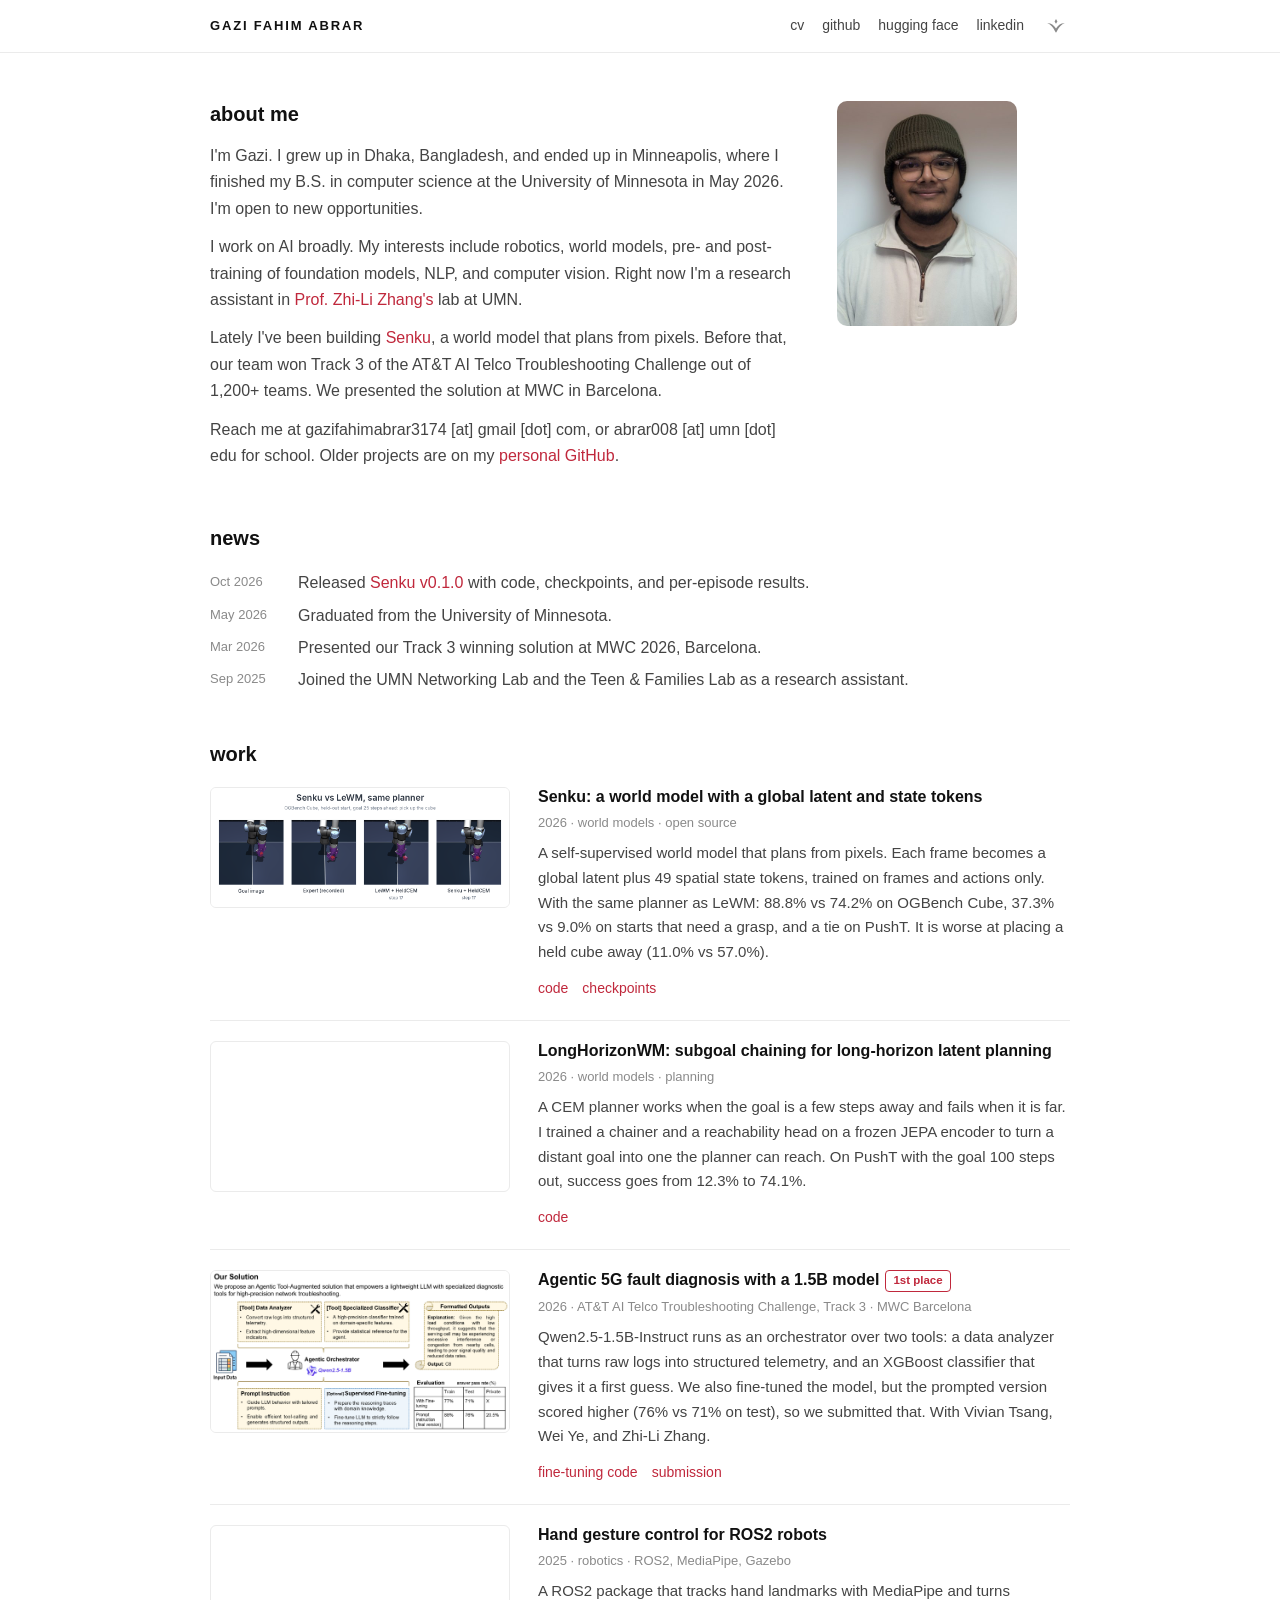
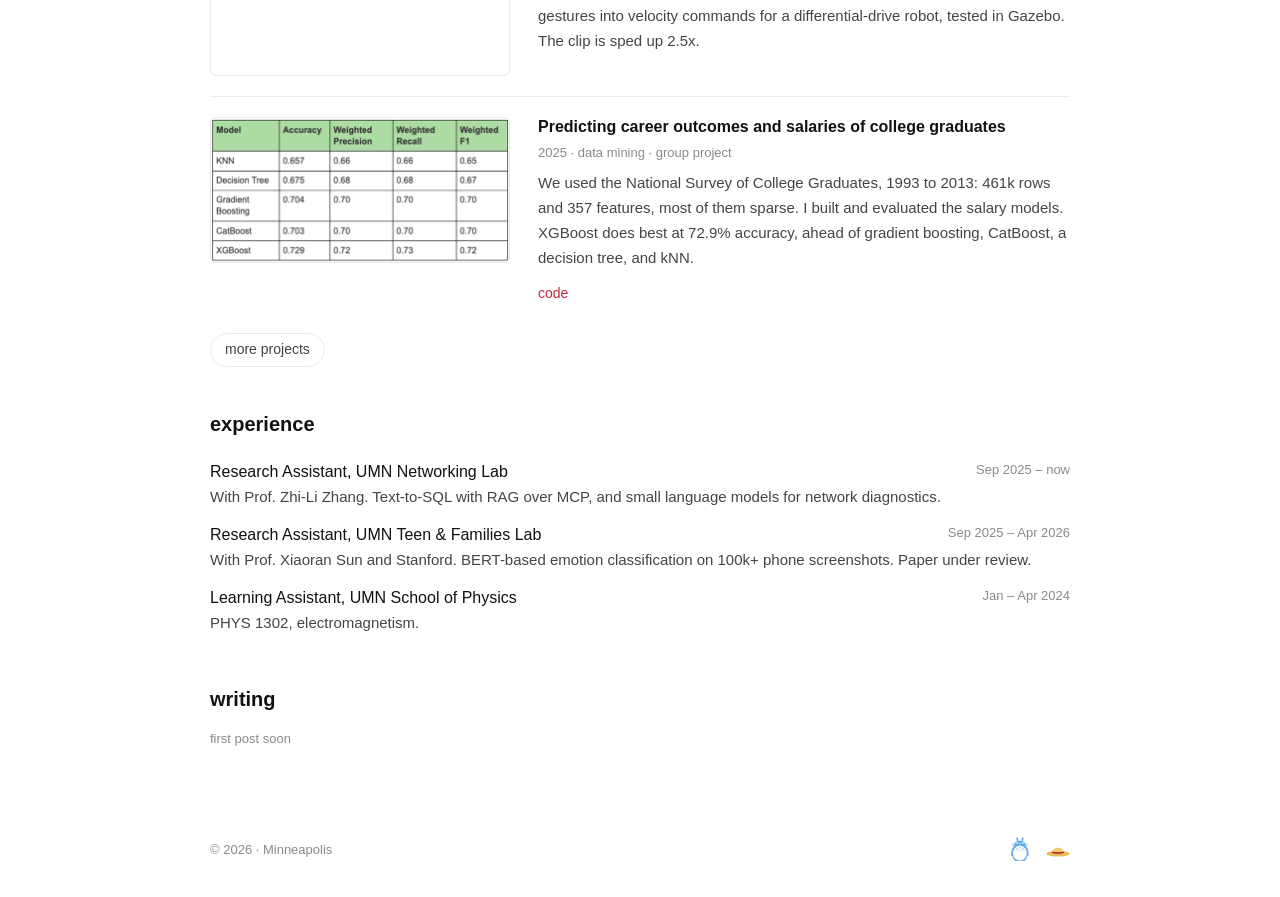
==== index.html @ c499df48 "Personal site: about, work, experience, writing, Ghibli mode Co-Authored-By: Claude Opus 5.5 <norepl" ====
<!DOCTYPE html>
<html lang="en">
<head>
  <meta charset="utf-8">
  <meta name="viewport" content="width=device-width, initial-scale=1">
  <title>Gazi Fahim Abrar</title>
  <meta name="description" content="AI researcher and engineer in Minneapolis. Robotics, world models, foundation models, NLP, and computer vision.">
  <link rel="icon" href="assets/profile.jpg">
  <script>
    (function () {
      var t, g; try { t = localStorage.getItem("theme"); g = localStorage.getItem("ghibli"); } catch (e) {}
      var q = new URLSearchParams(location.search);
      g = q.get("ghibli") || g; t = q.get("theme") || t;
      if (g === "on") document.documentElement.setAttribute("data-ghibli", "");
      document.documentElement.setAttribute("data-theme", t || (matchMedia("(prefers-color-scheme: dark)").matches ? "dark" : "light"));
    })();
  </script>
  <link rel="stylesheet" href="assets/style.css">
</head>
<body>

<header class="bar">
  <div class="bar-in">
    <a class="name" href="#">Gazi Fahim Abrar</a>
    <nav aria-label="Links">
      <a href="assets/Gazi_Fahim_Abrar_CV.pdf">cv</a>
      <a href="https://github.com/gzee3184">github</a>
      <a href="https://huggingface.co/abrar008">hugging face</a>
      <a href="https://www.linkedin.com/in/gfa04">linkedin</a>
      <button class="geass" type="button" aria-label="Toggle dark mode" title="Toggle dark mode">
        <svg viewBox="0 0 24 24" fill="currentColor" aria-hidden="true">
          <path d="M1.5 8.6c4.2-.3 7.6 1.6 10.5 6.3 2.9-4.7 6.3-6.6 10.5-6.3-3.9 1.1-7 4.7-10.5 11.6C8.5 13.3 5.4 9.7 1.5 8.6Z"/>
          <path d="M12 3.6l1.7 2.9-1.7 2.9-1.7-2.9Z"/>
        </svg>
      </button>
    </nav>
  </div>
</header>

<main>

  <section id="about" class="about">
    <div class="about-text">
      <h2>about me</h2>
      <p>I'm Gazi. I grew up in Dhaka, Bangladesh, and ended up in Minneapolis, where I finished my B.S. in computer science at the University of Minnesota in May 2026. I'm open to new opportunities.</p>
      <p>I work on AI broadly. My interests include robotics, world models, pre- and post-training of foundation models, NLP, and computer vision. Right now I'm a research assistant in <a href="https://www-users.cse.umn.edu/~zhzhang/">Prof. Zhi-Li Zhang's</a> lab at UMN.</p>
      <p>Lately I've been building <a href="#senku">Senku</a>, a world model that plans from pixels. Before that, our team won Track 3 of the AT&amp;T AI Telco Troubleshooting Challenge out of 1,200+ teams. We presented the solution at MWC in Barcelona.</p>
      <p>Reach me at gazifahimabrar3174 [at] gmail [dot] com, or abrar008 [at] umn [dot] edu for school. Older projects are on my <a href="https://github.com/Abrar-3184">personal GitHub</a>.</p>
    </div>
    <img class="photo" src="assets/profile.jpg" alt="Portrait in a green beanie and glasses" width="480" height="600">
  </section>

  <section id="news">
    <h2>news</h2>
    <ul class="news">
      <li><span class="meta">Oct 2026</span><span>Released <a href="https://github.com/gzee3184/senku_wm">Senku v0.1.0</a> with code, checkpoints, and per-episode results.</span></li>
      <li><span class="meta">May 2026</span><span>Graduated from the University of Minnesota.</span></li>
      <li><span class="meta">Mar 2026</span><span>Presented our Track 3 winning solution at MWC 2026, Barcelona.</span></li>
      <li><span class="meta">Sep 2025</span><span>Joined the UMN Networking Lab and the Teen &amp; Families Lab as a research assistant.</span></li>
    </ul>
  </section>

  <section id="work">
    <h2>work</h2>

    <article class="project" id="senku">
      <a class="media" href="https://github.com/gzee3184/senku_wm">
        <img src="assets/senku_demo.gif" alt="Senku and LeWM planning from the same OGBench Cube start. Senku grasps the cube." loading="lazy" width="1036" height="414">
      </a>
      <div class="project-text">
        <h3><a href="https://github.com/gzee3184/senku_wm">Senku: a world model with a global latent and state tokens</a></h3>
        <div class="meta">2026 · world models · open source</div>
        <p>A self-supervised world model that plans from pixels. Each frame becomes a global latent plus 49 spatial state tokens, trained on frames and actions only. With the same planner as LeWM: 88.8% vs 74.2% on OGBench Cube, 37.3% vs 9.0% on starts that need a grasp, and a tie on PushT. It is worse at placing a held cube away (11.0% vs 57.0%).</p>
        <div class="plinks"><a href="https://github.com/gzee3184/senku_wm">code</a><a href="https://huggingface.co/abrar008/Senku_WM">checkpoints</a></div>
      </div>
    </article>

    <article class="project">
      <a class="media" href="https://github.com/gzee3184/LongHorizonWM">
        <video autoplay loop muted playsinline preload="metadata" aria-label="PushT episode with the goal 150 steps away. Only the chainer-guided planner reaches it.">
          <source src="assets/lhwm_pusht.mp4" type="video/mp4">
        </video>
      </a>
      <div class="project-text">
        <h3><a href="https://github.com/gzee3184/LongHorizonWM">LongHorizonWM: subgoal chaining for long-horizon latent planning</a></h3>
        <div class="meta">2026 · world models · planning</div>
        <p>A CEM planner works when the goal is a few steps away and fails when it is far. I trained a chainer and a reachability head on a frozen JEPA encoder to turn a distant goal into one the planner can reach. On PushT with the goal 100 steps out, success goes from 12.3% to 74.1%.</p>
        <div class="plinks"><a href="https://github.com/gzee3184/LongHorizonWM">code</a></div>
      </div>
    </article>

    <article class="project">
      <a class="media" href="assets/gopher_solution.png">
        <img src="assets/gopher_solution.png" alt="Diagram: input data goes to a Qwen2.5-1.5B orchestrator that calls a data analyzer and a classifier, then writes an explanation and a root-cause label." loading="lazy" width="1400" height="757">
      </a>
      <div class="project-text">
        <h3>Agentic 5G fault diagnosis with a 1.5B model<span class="badge">1st place</span></h3>
        <div class="meta">2026 · AT&amp;T AI Telco Troubleshooting Challenge, Track 3 · MWC Barcelona</div>
        <p>Qwen2.5-1.5B-Instruct runs as an orchestrator over two tools: a data analyzer that turns raw logs into structured telemetry, and an XGBoost classifier that gives it a first guess. We also fine-tuned the model, but the prompted version scored higher (76% vs 71% on test), so we submitted that. With Vivian Tsang, Wei Ye, and Zhi-Li Zhang.</p>
        <div class="plinks"><a href="https://github.com/gzee3184/AI-Teleco-Finetuned">fine-tuning code</a><a href="https://huggingface.co/abrar008/gopher_submission">submission</a></div>
      </div>
    </article>

    <article class="project">
      <div class="media">
        <video autoplay loop muted playsinline preload="metadata" aria-label="Gazebo simulation: a robot moves as hand gestures in the webcam window change. Sped up 2.5x.">
          <source src="assets/ros2_gestures.mp4" type="video/mp4">
        </video>
      </div>
      <div class="project-text">
        <h3>Hand gesture control for ROS2 robots</h3>
        <div class="meta">2025 · robotics · ROS2, MediaPipe, Gazebo</div>
        <p>A ROS2 package that tracks hand landmarks with MediaPipe and turns gestures into velocity commands for a differential-drive robot, tested in Gazebo. The clip is sped up 2.5x.</p>
      </div>
    </article>

    <article class="project">
      <a class="media" href="https://github.com/gzee3184/CSCI_5523-Group-Project-Group-22-">
        <img src="assets/salary_models.png" alt="Table comparing models. XGBoost has the highest accuracy at 0.729." loading="lazy" width="1200" height="579">
      </a>
      <div class="project-text">
        <h3><a href="https://github.com/gzee3184/CSCI_5523-Group-Project-Group-22-">Predicting career outcomes and salaries of college graduates</a></h3>
        <div class="meta">2025 · data mining · group project</div>
        <p>We used the National Survey of College Graduates, 1993 to 2013: 461k rows and 357 features, most of them sparse. I built and evaluated the salary models. XGBoost does best at 72.9% accuracy, ahead of gradient boosting, CatBoost, a decision tree, and kNN.</p>
        <div class="plinks"><a href="https://github.com/gzee3184/CSCI_5523-Group-Project-Group-22-">code</a></div>
      </div>
    </article>

    <details class="more">
      <summary><span class="closed">more projects</span><span class="open">fewer projects</span></summary>
      <ul class="small-projects">
        <li>
          <div class="row"><span class="role">Gopher Tunnels</span><span class="meta">2024 – 2025 · Node.js, Neo4j</span></div>
          <p class="what">Backend for a campus app that routes people through UMN's underground tunnels with Dijkstra's and A*. Shipped on the App Store and Google Play with the App Developers' Club.</p>
        </li>
        <li>
          <div class="row"><span class="role">Multiplayer trivia server on AWS</span><span class="meta">2025 · Python, EC2</span></div>
          <p class="what">A multi-threaded game server with its own TCP protocol that keeps game state in sync across remote clients.</p>
        </li>
        <li>
          <div class="row"><span class="role">Concurrent HTTP web server</span><span class="meta">2025 · C</span></div>
          <p class="what">A multi-threaded HTTP/1.0 server written from scratch, using mutexes and semaphores to keep shared state safe.</p>
        </li>
        <li>
          <div class="row"><span class="role">Drone delivery simulation</span><span class="meta">2025 · C++</span></div>
          <p class="what">Added a severe weather system where wind bends drone paths, drains batteries, and causes damage. Built with the Decorator and Singleton patterns.</p>
        </li>
        <li>
          <div class="row"><span class="role">Interface-controlled drone</span><span class="meta">2024 · C++, Arduino</span></div>
          <p class="what">Led a team of five at SASE Labs building a custom drone and an app to fly it. I wrote the flight control code for its four ESCs.</p>
        </li>
        <li>
          <div class="row"><span class="role">CNN from scratch</span><span class="meta">2024 · NumPy</span></div>
          <p class="what">A convolutional network that tells cats from dogs, written with only NumPy for the AI Club.</p>
        </li>
        <li>
          <div class="row"><span class="role">k-nearest neighbors on MNIST</span><span class="meta">NumPy</span></div>
          <p class="what">Handwritten digit recognition at 85% accuracy.</p>
        </li>
      </ul>
    </details>
  </section>

  <section id="experience">
    <h2>experience</h2>
    <ul class="exp">
      <li>
        <div class="row"><span class="role">Research Assistant, UMN Networking Lab</span><span class="meta">Sep 2025 – now</span></div>
        <p class="what">With Prof. Zhi-Li Zhang. Text-to-SQL with RAG over MCP, and small language models for network diagnostics.</p>
      </li>
      <li>
        <div class="row"><span class="role">Research Assistant, UMN Teen &amp; Families Lab</span><span class="meta">Sep 2025 – Apr 2026</span></div>
        <p class="what">With Prof. Xiaoran Sun and Stanford. BERT-based emotion classification on 100k+ phone screenshots. Paper under review.</p>
      </li>
      <li>
        <div class="row"><span class="role">Learning Assistant, UMN School of Physics</span><span class="meta">Jan – Apr 2024</span></div>
        <p class="what">PHYS 1302, electromagnetism.</p>
      </li>
    </ul>
  </section>

  <section id="writing">
    <h2>writing</h2>
    <ul class="posts" data-posts="3" data-more></ul>
  </section>

</main>

<footer></footer>

<script src="assets/posts.js"></script>
<script src="assets/site.js"></script>
</body>
</html>
---- assets/style.css ----
/* ---------- tokens ---------- */

:root {
  --bg: #ffffff;
  --ink: #111111;
  --text: #444444;
  --faint: #8a8a8a;
  --rule: #ebebeb;
  --accent: #c0283c;
  --font: -apple-system, BlinkMacSystemFont, "Segoe UI", Roboto, "Helvetica Neue", Arial, sans-serif;
  --mono: ui-monospace, "SF Mono", Menlo, Consolas, monospace;
  --head: var(--font);
  color-scheme: light;
}

:root[data-theme="dark"] {
  --bg: #151515;
  --ink: #f0f0f0;
  --text: #c2c2c2;
  --faint: #7d7d7d;
  --rule: #2a2a2a;
  --accent: #ff6f7f;
  color-scheme: dark;
}

/* ---------- base ---------- */

*, *::before, *::after { box-sizing: border-box; }

html { background: var(--bg); scroll-behavior: smooth; scroll-padding-top: 70px; }

body {
  margin: 0;
  background: var(--bg);
  color: var(--text);
  font-family: var(--font);
  font-size: 16px;
  line-height: 1.65;
  -webkit-font-smoothing: antialiased;
}

a { color: var(--accent); text-decoration: none; }
a:hover { text-decoration: underline; text-underline-offset: 3px; }
:focus-visible { outline: 2px solid var(--accent); outline-offset: 3px; border-radius: 2px; }

img, video { max-width: 100%; display: block; }

h1, h2, h3 { color: var(--ink); margin: 0; line-height: 1.3; font-family: var(--head); }
p { margin: 0 0 12px; }

/* ---------- header ---------- */

.bar {
  position: sticky;
  top: 0;
  z-index: 10;
  background: var(--bg);
  border-bottom: 1px solid var(--rule);
}
.bar-in {
  max-width: 900px;
  margin: 0 auto;
  padding: 0 20px;
  height: 52px;
  display: flex;
  align-items: center;
  justify-content: space-between;
  gap: 16px;
}
.bar .name {
  color: var(--ink);
  font-size: 13px;
  font-weight: 600;
  letter-spacing: .14em;
  text-transform: uppercase;
  white-space: nowrap;
}
.bar .name:hover { color: var(--accent); text-decoration: none; }
.bar nav { display: flex; align-items: center; gap: 18px; font-size: 14px; }
.bar nav a { color: var(--text); }
.bar nav a:hover { color: var(--accent); text-decoration: none; }

/* Code Geass: the dark mode toggle is the sigil */
.geass {
  width: 28px; height: 28px;
  display: grid; place-items: center;
  padding: 0; border: 0; background: none; cursor: pointer;
  color: var(--faint);
  transition: color .2s;
}
.geass svg { width: 20px; height: 20px; transition: transform .4s cubic-bezier(.2,.8,.2,1); }
.geass:hover { color: var(--accent); }
.geass:hover svg { transform: scale(1.15); }

/* ---------- layout ---------- */

main {
  max-width: 900px;
  margin: 0 auto;
  padding: 48px 20px 24px;
}

section { margin-bottom: 44px; }

h2 { font-size: 20px; font-weight: 600; margin-bottom: 16px; }

.meta { font-size: 13px; color: var(--faint); }

/* ---------- about ---------- */

.about {
  display: flex;
  gap: 40px;
  align-items: flex-start;
}
.about-text { flex: 1; min-width: 0; max-width: 66ch; }
.photo {
  flex-shrink: 0;
  width: 180px;
  height: auto;
  aspect-ratio: 4 / 5;
  object-fit: cover;
  border-radius: 10px;
}

/* ---------- news ---------- */

.news { list-style: none; margin: 0; padding: 0; }
.news li { display: flex; gap: 16px; padding-block: 3px; }
.news .meta { flex: 0 0 72px; padding-top: 1px; }

/* ---------- work ---------- */

.project {
  display: flex;
  gap: 28px;
  align-items: flex-start;
  padding-block: 20px;
  border-top: 1px solid var(--rule);
}
.project:first-of-type { border-top: 0; padding-top: 4px; }
.project .media {
  flex: 0 0 300px;
  border-radius: 6px;
  overflow: hidden;
  background: #fff;
  border: 1px solid var(--rule);
}
.project .media img, .project .media video { width: 100%; height: auto; }
.project-text { flex: 1; min-width: 0; }
.project h3 { font-size: 16px; font-weight: 600; margin-bottom: 4px; }
.project h3 a { color: var(--ink); }
.project h3 a:hover { color: var(--accent); }
.project .meta { margin-bottom: 8px; }
.project p { font-size: 15px; }
.badge {
  display: inline-block;
  margin-left: 6px;
  padding: 0 7px;
  border-radius: 4px;
  font-size: 11.5px;
  font-weight: 600;
  line-height: 1.7;
  color: var(--accent);
  border: 1px solid var(--accent);
  vertical-align: 1px;
}
.plinks { font-size: 14px; display: flex; gap: 14px; }

/* ---------- more projects (folded) ---------- */

.more { margin-top: 8px; }
.more summary {
  display: inline-block;
  cursor: pointer;
  list-style: none;
  padding: 4px 14px;
  border: 1px solid var(--rule);
  border-radius: 999px;
  font-size: 14px;
  color: var(--text);
  transition: color .2s, border-color .2s;
}
.more summary::-webkit-details-marker { display: none; }
.more summary:hover { color: var(--accent); border-color: var(--accent); }
.more .open, .more[open] .closed { display: none; }
.more[open] .open { display: inline; }
.small-projects { list-style: none; margin: 16px 0 0; padding: 0; }
.small-projects li { padding-block: 6px; }
.small-projects .row { display: flex; justify-content: space-between; gap: 12px; flex-wrap: wrap; }
.small-projects .role { color: var(--ink); font-weight: 500; }
.small-projects .what { font-size: 15px; margin: 0; }
.more[open] .small-projects { animation: unfold .4s ease-out; }
@keyframes unfold { from { opacity: 0; transform: translateY(-4px); } }

/* ---------- experience ---------- */

.exp { list-style: none; margin: 0; padding: 0; }
.exp li { padding-block: 6px; }
.exp .row { display: flex; justify-content: space-between; gap: 12px; flex-wrap: wrap; }
.exp .role { color: var(--ink); font-weight: 500; }
.exp .what { font-size: 15px; margin: 0; }

/* ---------- writing ---------- */

.posts { list-style: none; margin: 0; padding: 0; }
.posts li { padding-block: 10px; border-top: 1px solid var(--rule); }
.posts li:first-child { border-top: 0; padding-top: 0; }
.posts .title { color: var(--ink); font-weight: 600; }
.posts .title:hover { color: var(--accent); }
.posts .excerpt { font-size: 15px; margin: 2px 0 0; }

/* single post */
.post h1 { font-size: 28px; margin-bottom: 6px; }
.post > .meta { display: block; margin-bottom: 28px; }
.post-body { color: var(--ink); max-width: 68ch; }
.post-body h2 { margin: 32px 0 10px; }
.post-body img { border-radius: 6px; margin: 20px auto; }
.post-body pre { overflow-x: auto; padding: 14px 16px; background: var(--rule); border-radius: 6px; font-size: 13.5px; }
.post-body code { font-family: var(--mono); font-size: .9em; }
.post-body blockquote { margin: 0 0 12px; padding-left: 24px; font-style: italic; color: var(--text); }

/* ---------- footer ---------- */

footer {
  max-width: 900px;
  margin: 0 auto;
  padding: 20px 20px 36px;
  display: flex;
  justify-content: space-between;
  align-items: center;
  gap: 12px;
  flex-wrap: wrap;
  font-size: 13px;
  color: var(--faint);
}
footer .marks { display: flex; align-items: center; gap: 14px; }
.hatbtn {
  position: relative;
  padding: 0; border: 0; background: none; cursor: pointer;
  font: inherit; color: inherit;
}

/* One Piece: the hat gets tossed and lands with a manga "don!" */
.hat { display: block; width: 24px; height: 15px; transition: transform .35s cubic-bezier(.3,1.6,.5,1); transform-origin: 50% 70%; }
.hatbtn:hover .hat { transform: rotate(-14deg) translateY(-2px); }
.hatbtn.toss .hat { animation: toss .8s cubic-bezier(.3,.7,.4,1) both; }
@keyframes toss {
  0%   { transform: none; }
  45%  { transform: translateY(-34px) rotate(-300deg); }
  80%  { transform: translateY(0) rotate(-360deg); }
  88%  { transform: translateY(-3px) rotate(-360deg); }
  100% { transform: rotate(-360deg); }
}
.don {
  position: absolute; left: 50%; bottom: 100%; margin-bottom: 6px;
  font-size: 15px; font-weight: 900; font-style: normal; white-space: nowrap;
  color: var(--ink);
  opacity: 0; pointer-events: none;
}
.hatbtn.toss .don { animation: don .9s ease-out .58s both; }
@keyframes don {
  0%   { opacity: 0; transform: translateX(-50%) scale(.4) rotate(-12deg); }
  25%  { opacity: 1; transform: translateX(-50%) scale(1.25) rotate(-8deg); }
  40%  { transform: translateX(-50%) scale(1) rotate(-8deg); }
  80%  { opacity: 1; }
  100% { opacity: 0; transform: translateX(-50%) scale(1) rotate(-8deg) translateY(-4px); }
}

/* ---------- ghibli mode (the soot sprite in the footer) ----------
   Totoro by day, Totoro by night. Stills are from Studio Ghibli's free-use gallery. */

.sootbtn {
  position: relative;
  padding: 0; border: 0; background: none; cursor: pointer;
  width: 24px; height: 24px;
}
.sootbtn img { width: 100%; height: 100%; display: block; opacity: .7; transition: transform .5s cubic-bezier(.3,1.6,.5,1), opacity .3s; }
.sootbtn:hover img { transform: translateY(-3px) rotate(-8deg); }
.sootbtn.hop img { animation: hop .6s cubic-bezier(.3,1.6,.5,1); }
@keyframes hop { 40% { transform: translateY(-10px) scale(1.1); } }
.sootbtn:hover img, :root[data-ghibli] .sootbtn img { opacity: 1; }

body, .bar, a, h1, h2, h3, .project, .photo, .project .media {
  transition: background-color .6s ease-out, color .6s ease-out, border-color .6s ease-out, border-radius .6s ease-out;
}

.sky { display: none; }

:root[data-ghibli] {
  --bg: #f3eee0;
  --ink: #2c3a2b;
  --text: #4b5646;
  --faint: #8a8d78;
  --rule: #ddd5bf;
  --accent: #2f6a8c;
  --font: "DM Sans", "Segoe UI", system-ui, sans-serif;
  --head: "Fraunces", Georgia, serif;
}
:root[data-ghibli][data-theme="dark"] {
  --bg: #17222f;
  --ink: #ece5d3;
  --text: #c3c3b5;
  --faint: #7f8a92;
  --rule: #2b3a4b;
  --accent: #f0c46e;
}

/* paper grain */
:root[data-ghibli] body {
  font-size: 17px;
  line-height: 1.75;
  background-image: url("data:image/svg+xml,%3Csvg xmlns='http://www.w3.org/2000/svg' width='180' height='180'%3E%3Cfilter id='n'%3E%3CfeTurbulence type='fractalNoise' baseFrequency='.8' numOctaves='3' stitchTiles='stitch'/%3E%3CfeColorMatrix values='0 0 0 0 .35  0 0 0 0 .3  0 0 0 0 .2  0 0 0 .07 0'/%3E%3C/filter%3E%3Crect width='100%25' height='100%25' filter='url(%23n)'/%3E%3C/svg%3E");
}
:root[data-ghibli] .bar { background: color-mix(in srgb, var(--bg) 92%, transparent); }
:root[data-ghibli] h2 { font-size: 24px; font-weight: 600; }
:root[data-ghibli] .project h3 { font-size: 17px; }
:root[data-ghibli] .bar .name { font-family: var(--head); letter-spacing: .06em; text-transform: none; font-size: 16px; }

/* the banner under the header */
:root[data-ghibli] .sky {
  display: block;
  width: calc(100% - 40px);
  max-width: 860px;
  margin: 24px auto 0;
  height: 150px;
  border-radius: 22px 30px 18px 34px;
  background: url("ghibli/day.jpg") center / cover;
  animation: pan 60s ease-in-out infinite alternate;
}
:root[data-ghibli][data-theme="dark"] .sky { background-image: url("ghibli/night.jpg"); }
@keyframes pan { from { background-position: 30% 50%; } to { background-position: 70% 50%; } }
.sky-note { display: none; }
:root[data-ghibli] .sky-note {
  display: block;
  width: calc(100% - 40px);
  max-width: 860px;
  margin: 6px auto 0;
  text-align: right;
  font-size: 11px;
  color: var(--faint);
}
:root[data-ghibli] main { padding-top: 32px; }

/* softer, uneven shapes */
:root[data-ghibli] .photo { border-radius: 46% 54% 48% 52% / 40% 42% 58% 60%; }
:root[data-ghibli] .project .media { border-radius: 14px 22px 16px 26px; border-color: transparent; }
:root[data-ghibli] .badge { border: 0; background: #e9c9c3; color: #6b2e2a; border-radius: 999px; }
:root[data-ghibli][data-theme="dark"] .badge { background: #4a3a44; color: #f3d3cc; }

/* hand-drawn dividers between projects */
:root[data-ghibli] .project {
  border-top: 0;
  background: url("data:image/svg+xml,%3Csvg xmlns='http://www.w3.org/2000/svg' width='120' height='10'%3E%3Cpath d='M0 5 Q 15 1 30 5 T 60 5 T 90 5 T 120 5' fill='none' stroke='%23c9bd9c' stroke-width='1.4' stroke-linecap='round'/%3E%3C/svg%3E") top left / 120px 10px repeat-x;
  padding-top: 28px;
}
:root[data-ghibli][data-theme="dark"] .project {
  background-image: url("data:image/svg+xml,%3Csvg xmlns='http://www.w3.org/2000/svg' width='120' height='10'%3E%3Cpath d='M0 5 Q 15 1 30 5 T 60 5 T 90 5 T 120 5' fill='none' stroke='%23384a5e' stroke-width='1.4' stroke-linecap='round'/%3E%3C/svg%3E");
}
:root[data-ghibli] .project:first-of-type { background: none; padding-top: 4px; }

/* Spirited Away: a soot sprite is the cursor, and it reaches for a konpeito star over links.
   The plain sprite is cut from a Studio Ghibli free-use still (chihiro014). */
:root[data-ghibli], :root[data-ghibli] body { cursor: url("ghibli/soot.png") 16 16, auto; }
:root[data-ghibli] a, :root[data-ghibli] button, :root[data-ghibli] summary, :root[data-ghibli] .media { cursor: url("ghibli/soot-candy.png") 13 17, pointer; }

/* ---------- small screens ---------- */

@media (max-width: 720px) {
  .about { flex-direction: column-reverse; gap: 20px; }
  .photo { width: 150px; }
  .project { flex-direction: column; gap: 12px; }
  .project .media { flex-basis: auto; width: 100%; }
  :root[data-ghibli] .sky { height: 96px; margin-top: 16px; }
  .bar nav { gap: 12px; font-size: 13px; }
}

@media (max-width: 480px) {
  .bar .name { display: none; }
  .bar-in { justify-content: flex-end; }
}

@media (prefers-reduced-motion: reduce) {
  html { scroll-behavior: auto; }
  *, *::before, *::after { transition: none !important; animation: none !important; }
}
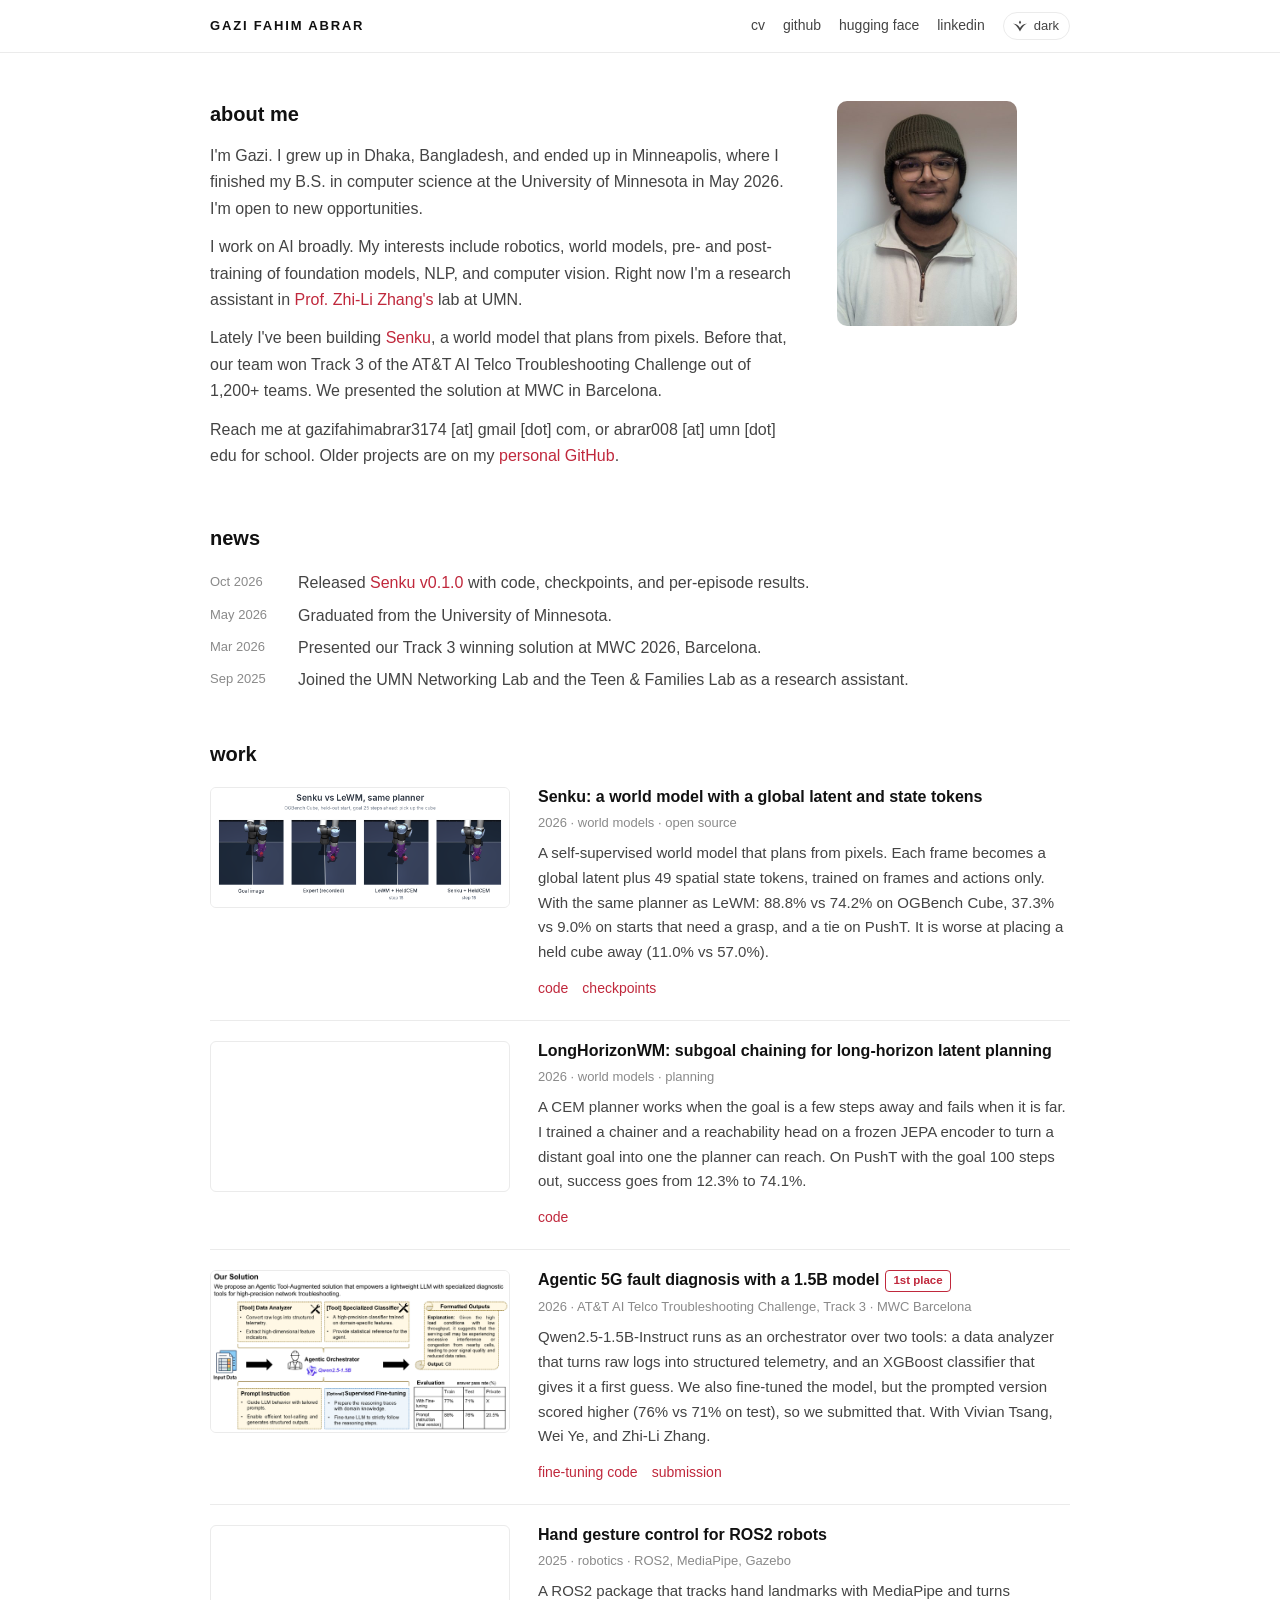
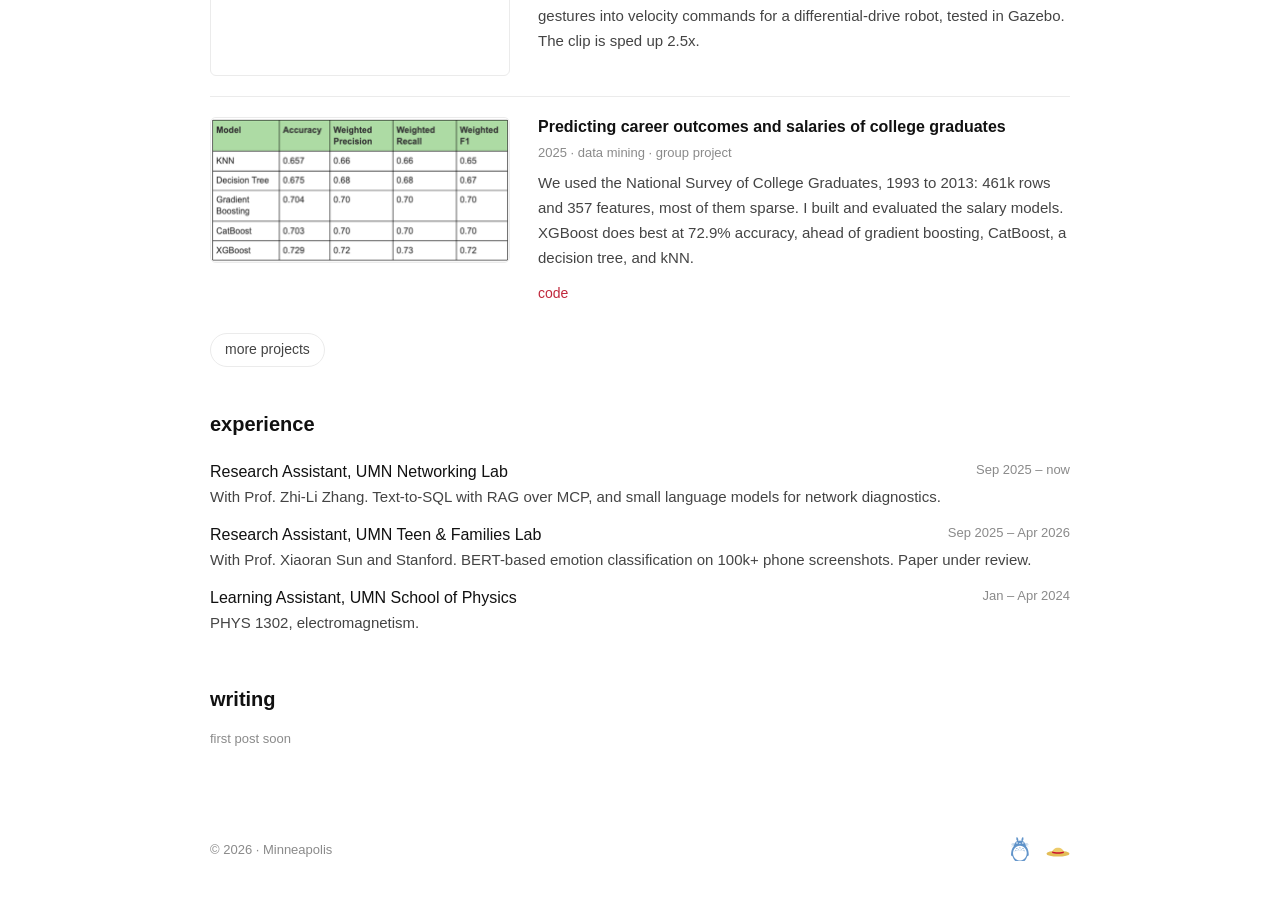
==== commit 5d746e4d: "Fix links, label the theme toggle, tint Totoro by mode Co-Authored-By: Claude Opus 5.5 <noreply@anth" ====
--- a/index.html
+++ b/index.html
@@ -43,9 +43,9 @@
     <div class="about-text">
       <h2>about me</h2>
       <p>I'm Gazi. I grew up in Dhaka, Bangladesh, and ended up in Minneapolis, where I finished my B.S. in computer science at the University of Minnesota in May 2026. I'm open to new opportunities.</p>
-      <p>I work on AI broadly. My interests include robotics, world models, pre- and post-training of foundation models, NLP, and computer vision. Right now I'm a research assistant in <a href="https://www-users.cse.umn.edu/~zhzhang/">Prof. Zhi-Li Zhang's</a> lab at UMN.</p>
+      <p>I work on AI broadly. My interests include robotics, world models, pre- and post-training of foundation models, NLP, and computer vision. Right now I'm a research assistant in <a href="https://cse.umn.edu/cs/zhi-li-zhang">Prof. Zhi-Li Zhang's</a> lab at UMN.</p>
       <p>Lately I've been building <a href="#senku">Senku</a>, a world model that plans from pixels. Before that, our team won Track 3 of the AT&amp;T AI Telco Troubleshooting Challenge out of 1,200+ teams. We presented the solution at MWC in Barcelona.</p>
-      <p>Reach me at gazifahimabrar3174 [at] gmail [dot] com, or abrar008 [at] umn [dot] edu for school. Older projects are on my <a href="https://github.com/Abrar-3184">personal GitHub</a>.</p>
+      <p>Reach me at gazifahimabrar3174 [at] gmail [dot] com, or abrar008 [at] umn [dot] edu for school. Older projects are on my <a href="https://github.com/gzee3184">personal GitHub</a>.</p>
     </div>
     <img class="photo" src="assets/profile.jpg" alt="Portrait in a green beanie and glasses" width="480" height="600">
   </section>
--- a/assets/style.css
+++ b/assets/style.css
@@ -82,14 +82,17 @@
 
 /* Code Geass: the dark mode toggle is the sigil */
 .geass {
-  width: 28px; height: 28px;
-  display: grid; place-items: center;
-  padding: 0; border: 0; background: none; cursor: pointer;
-  color: var(--faint);
-  transition: color .2s;
-}
-.geass svg { width: 20px; height: 20px; transition: transform .4s cubic-bezier(.2,.8,.2,1); }
-.geass:hover { color: var(--accent); }
+  display: inline-flex; align-items: center; gap: 6px;
+  height: 28px; padding: 0 10px 0 8px;
+  border: 1px solid var(--rule); border-radius: 999px;
+  background: none; cursor: pointer;
+  font: inherit; font-size: 13px; color: var(--text);
+  transition: color .2s, border-color .2s;
+}
+.geass::after { content: "dark"; }
+:root[data-theme="dark"] .geass::after { content: "light"; }
+.geass svg { width: 16px; height: 16px; transition: transform .4s cubic-bezier(.2,.8,.2,1); }
+.geass:hover { color: var(--accent); border-color: var(--accent); }
 .geass:hover svg { transform: scale(1.15); }
 
 /* ---------- layout ---------- */
@@ -275,11 +278,20 @@
   padding: 0; border: 0; background: none; cursor: pointer;
   width: 24px; height: 24px;
 }
-.sootbtn img { width: 100%; height: 100%; display: block; opacity: .7; transition: transform .5s cubic-bezier(.3,1.6,.5,1), opacity .3s; }
-.sootbtn:hover img { transform: translateY(-3px) rotate(-8deg); }
-.sootbtn.hop img { animation: hop .6s cubic-bezier(.3,1.6,.5,1); }
+/* the png is used as a mask so Totoro takes the color of the current mode */
+.sootbtn i {
+  width: 100%; height: 100%; display: block; opacity: .75;
+  background: #2a6fb8;
+  -webkit-mask: center / contain no-repeat;
+  mask: center / contain no-repeat;
+  transition: transform .5s cubic-bezier(.3,1.6,.5,1), opacity .3s, background-color .6s ease-out;
+}
+:root[data-theme="dark"] .sootbtn i { background: #a9cdf2; }
+:root[data-ghibli] .sootbtn i { background: var(--accent); }
+.sootbtn:hover i { transform: translateY(-3px) rotate(-8deg); }
+.sootbtn.hop i { animation: hop .6s cubic-bezier(.3,1.6,.5,1); }
 @keyframes hop { 40% { transform: translateY(-10px) scale(1.1); } }
-.sootbtn:hover img, :root[data-ghibli] .sootbtn img { opacity: 1; }
+.sootbtn:hover i, :root[data-ghibli] .sootbtn i { opacity: 1; }
 
 body, .bar, a, h1, h2, h3, .project, .photo, .project .media {
   transition: background-color .6s ease-out, color .6s ease-out, border-color .6s ease-out, border-radius .6s ease-out;
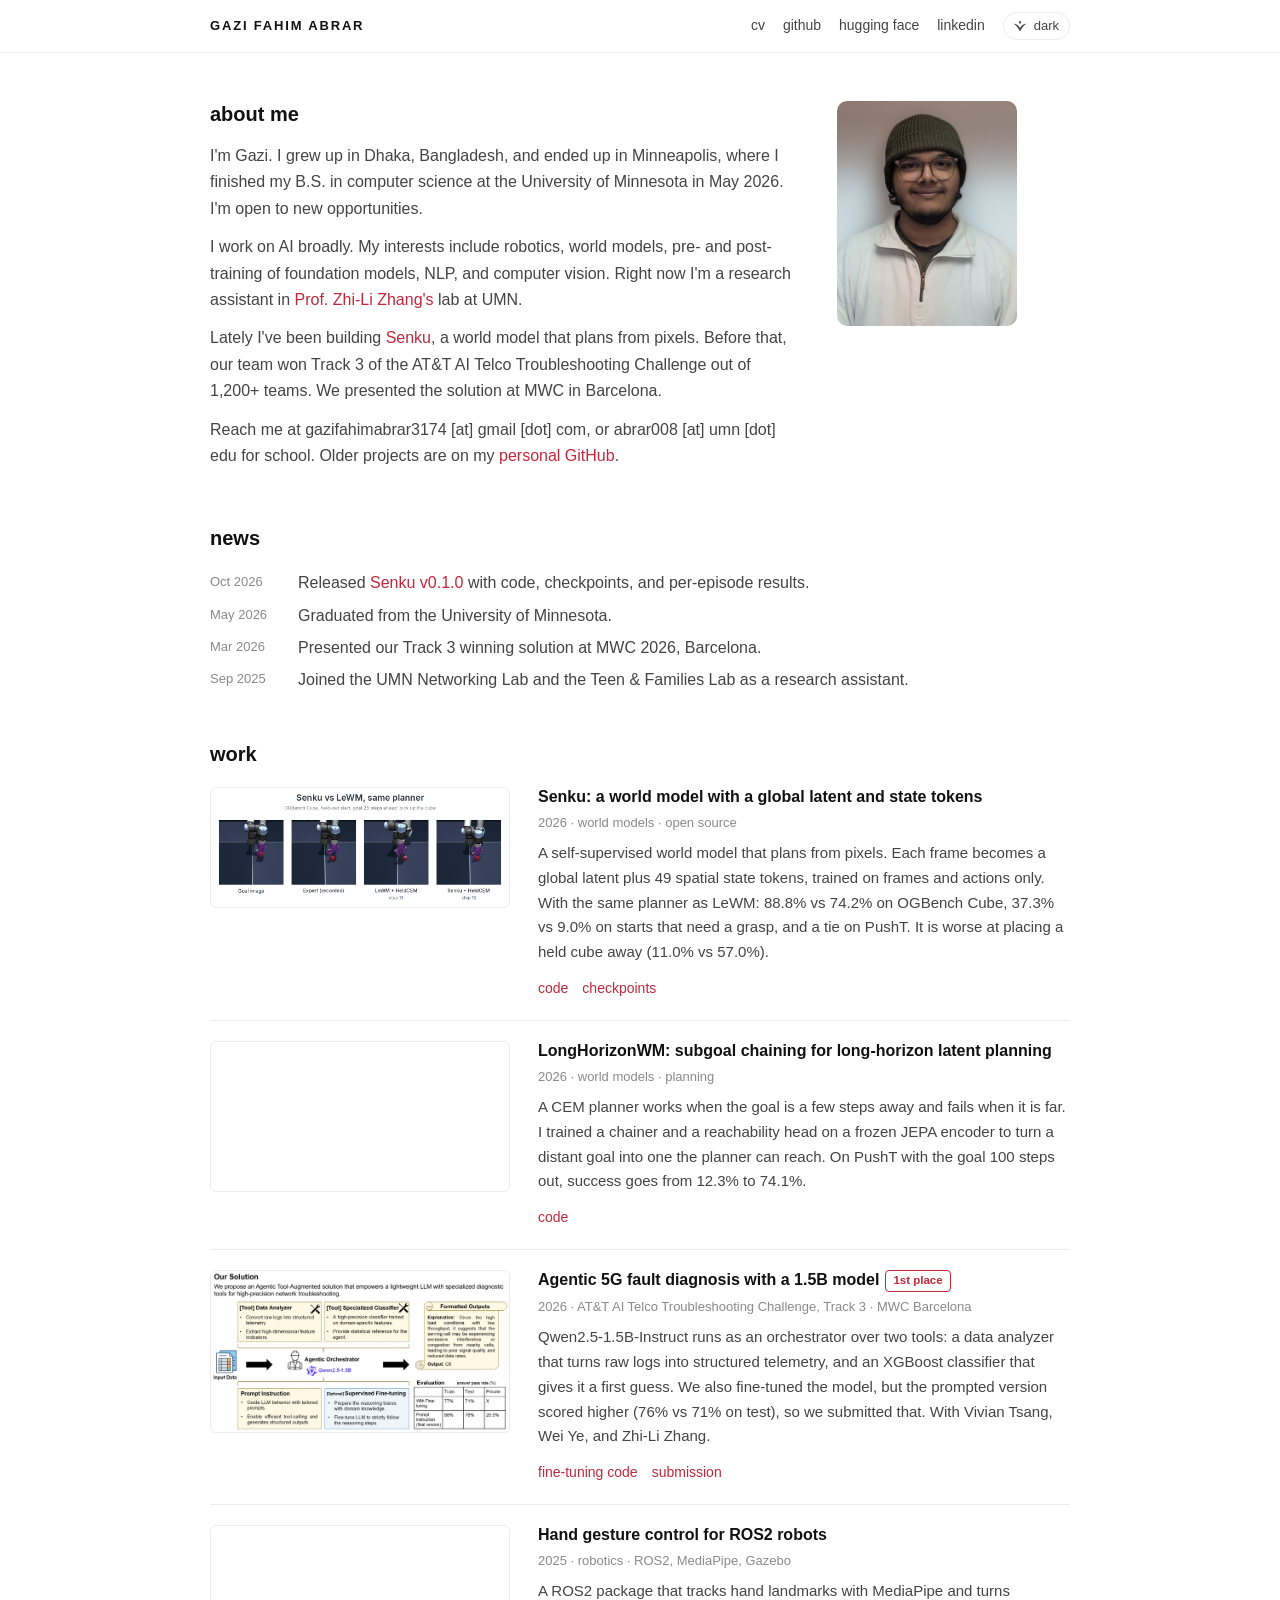
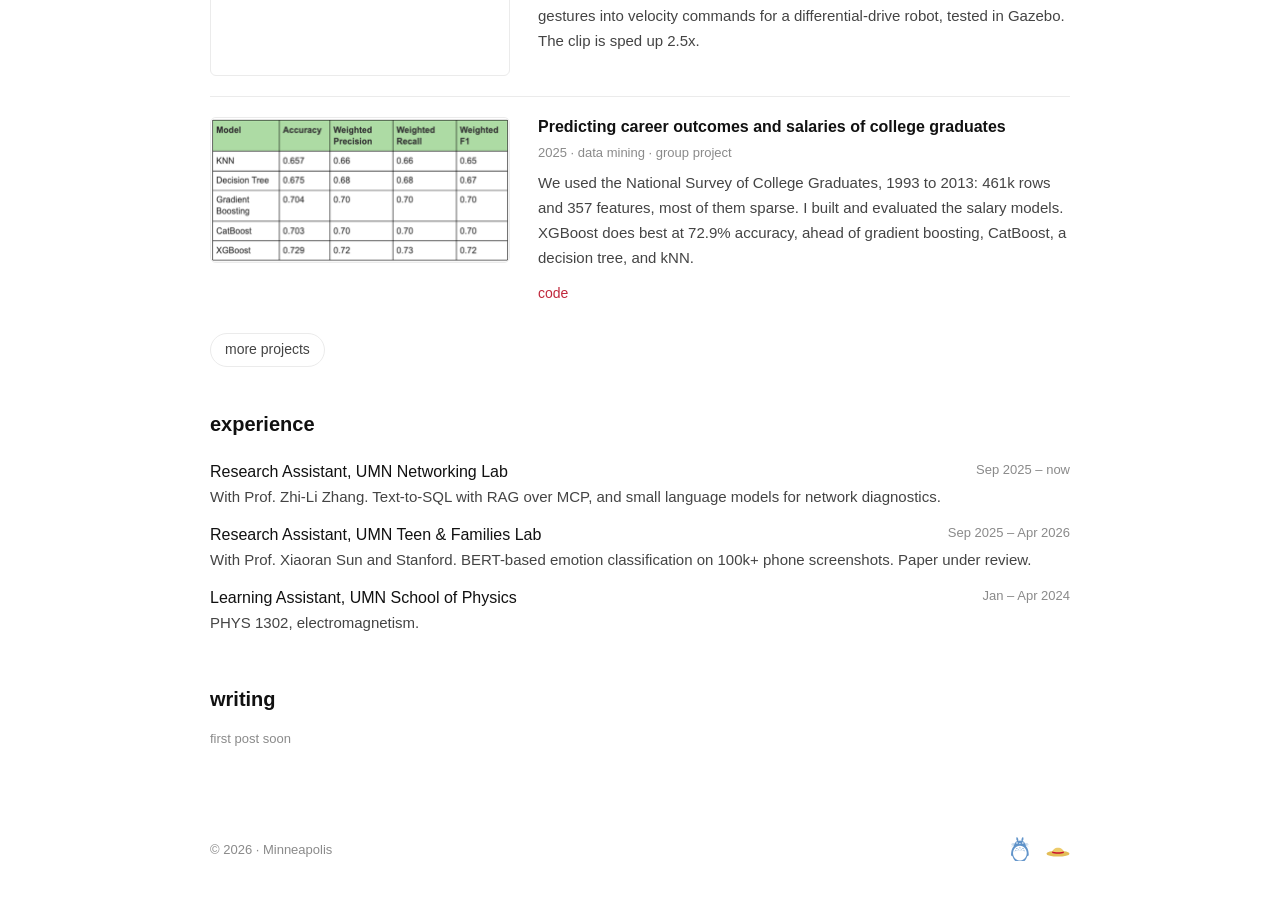
==== commit 66032de9: "Warawara bump into each other Co-Authored-By: Claude Opus 5.5 <noreply@anthropic.com>" ====
--- a/index.html
+++ b/index.html
@@ -15,7 +15,7 @@
       document.documentElement.setAttribute("data-theme", t || (matchMedia("(prefers-color-scheme: dark)").matches ? "dark" : "light"));
     })();
   </script>
-  <link rel="stylesheet" href="assets/style.css">
+  <link rel="stylesheet" href="assets/style.css?v=5">
 </head>
 <body>
 
@@ -188,7 +188,7 @@
 
 <footer></footer>
 
-<script src="assets/posts.js"></script>
-<script src="assets/site.js"></script>
+<script src="assets/posts.js?v=5"></script>
+<script src="assets/site.js?v=5"></script>
 </body>
 </html>
--- a/assets/style.css
+++ b/assets/style.css
@@ -325,6 +325,12 @@
   background-image: url("data:image/svg+xml,%3Csvg xmlns='http://www.w3.org/2000/svg' width='180' height='180'%3E%3Cfilter id='n'%3E%3CfeTurbulence type='fractalNoise' baseFrequency='.8' numOctaves='3' stitchTiles='stitch'/%3E%3CfeColorMatrix values='0 0 0 0 .35  0 0 0 0 .3  0 0 0 0 .2  0 0 0 .07 0'/%3E%3C/filter%3E%3Crect width='100%25' height='100%25' filter='url(%23n)'/%3E%3C/svg%3E");
 }
 :root[data-ghibli] .bar { background: color-mix(in srgb, var(--bg) 92%, transparent); }
+
+/* warawara drifting behind the page (Princess Mononoke). Drawn by site.js, ghibli mode only. */
+.wara { position: fixed; inset: 0; z-index: 0; pointer-events: none; overflow: hidden; }
+.wara img { position: absolute; top: 0; left: 0; opacity: .65; will-change: transform; }
+:root[data-theme="dark"] .wara img { opacity: .55; }
+:root[data-ghibli] main, :root[data-ghibli] footer, :root[data-ghibli] .sky, :root[data-ghibli] .sky-note { position: relative; z-index: 1; }
 :root[data-ghibli] h2 { font-size: 24px; font-weight: 600; }
 :root[data-ghibli] .project h3 { font-size: 17px; }
 :root[data-ghibli] .bar .name { font-family: var(--head); letter-spacing: .06em; text-transform: none; font-size: 16px; }
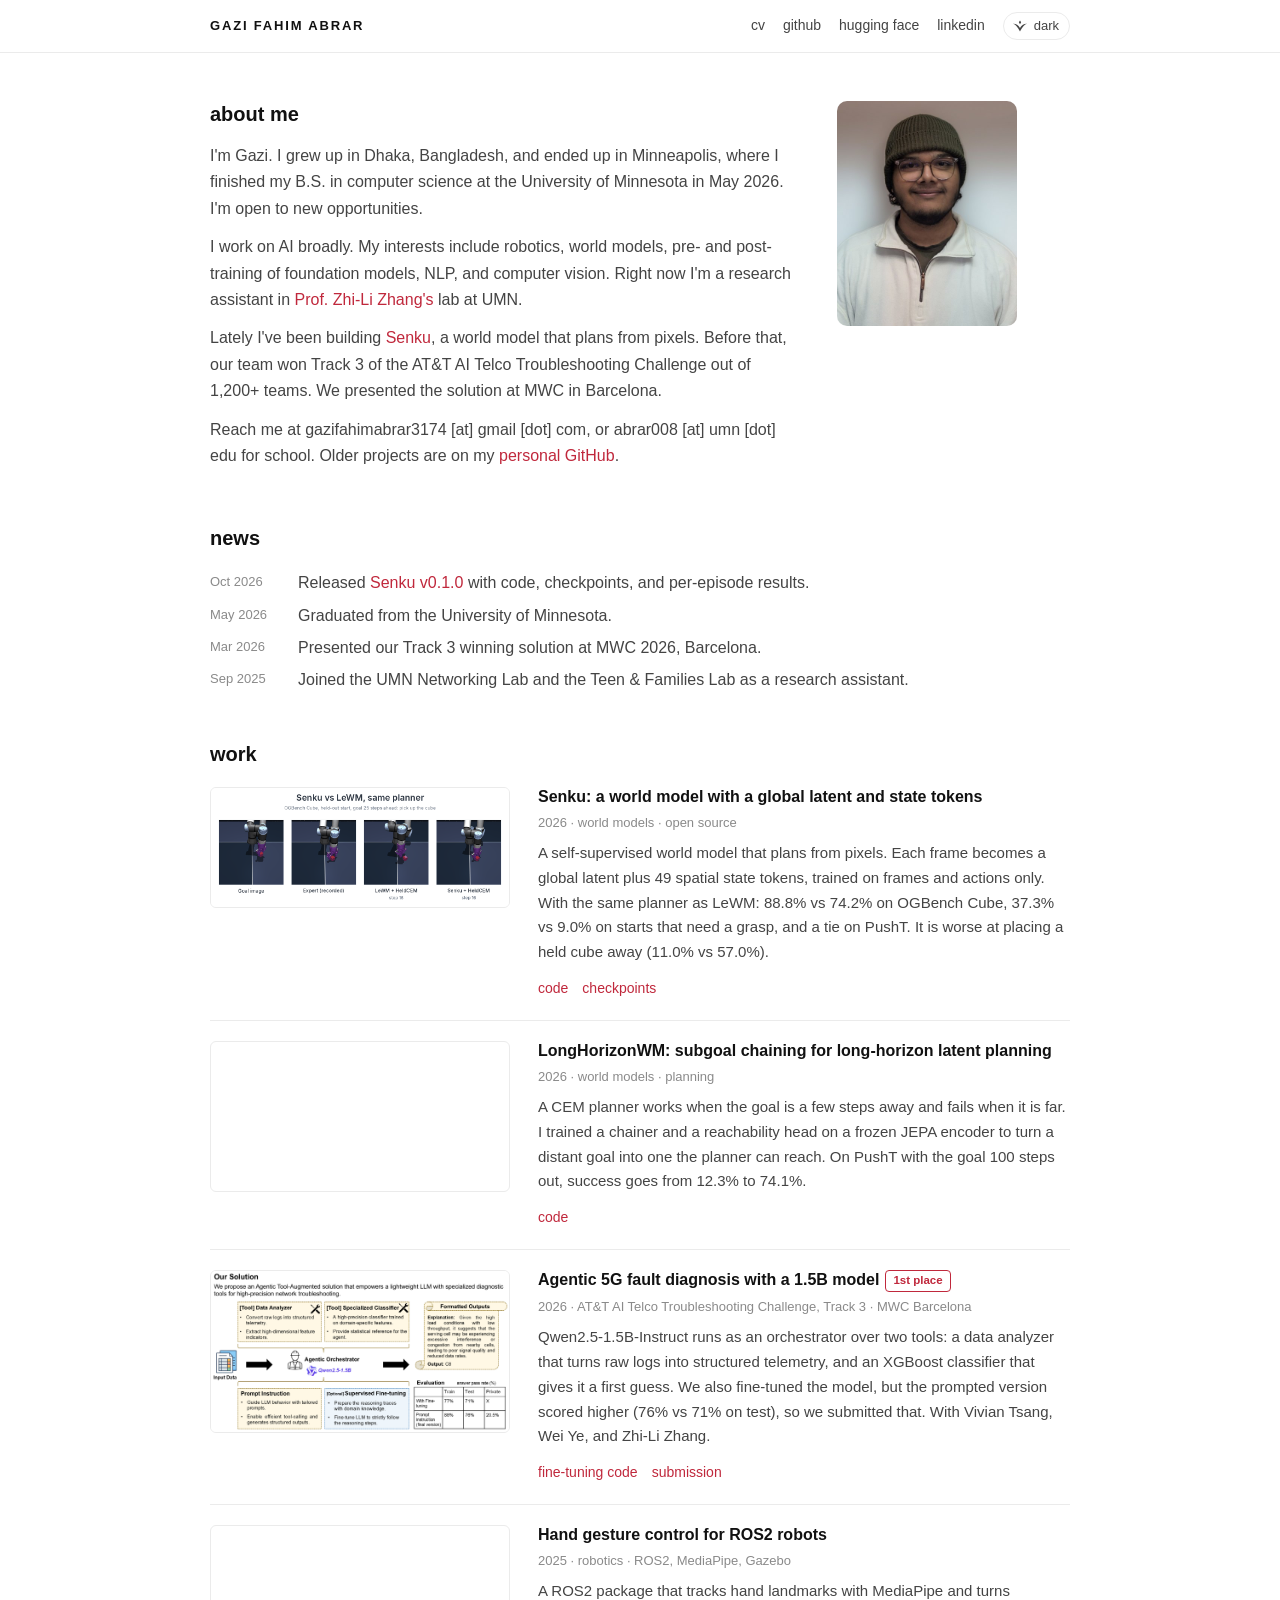
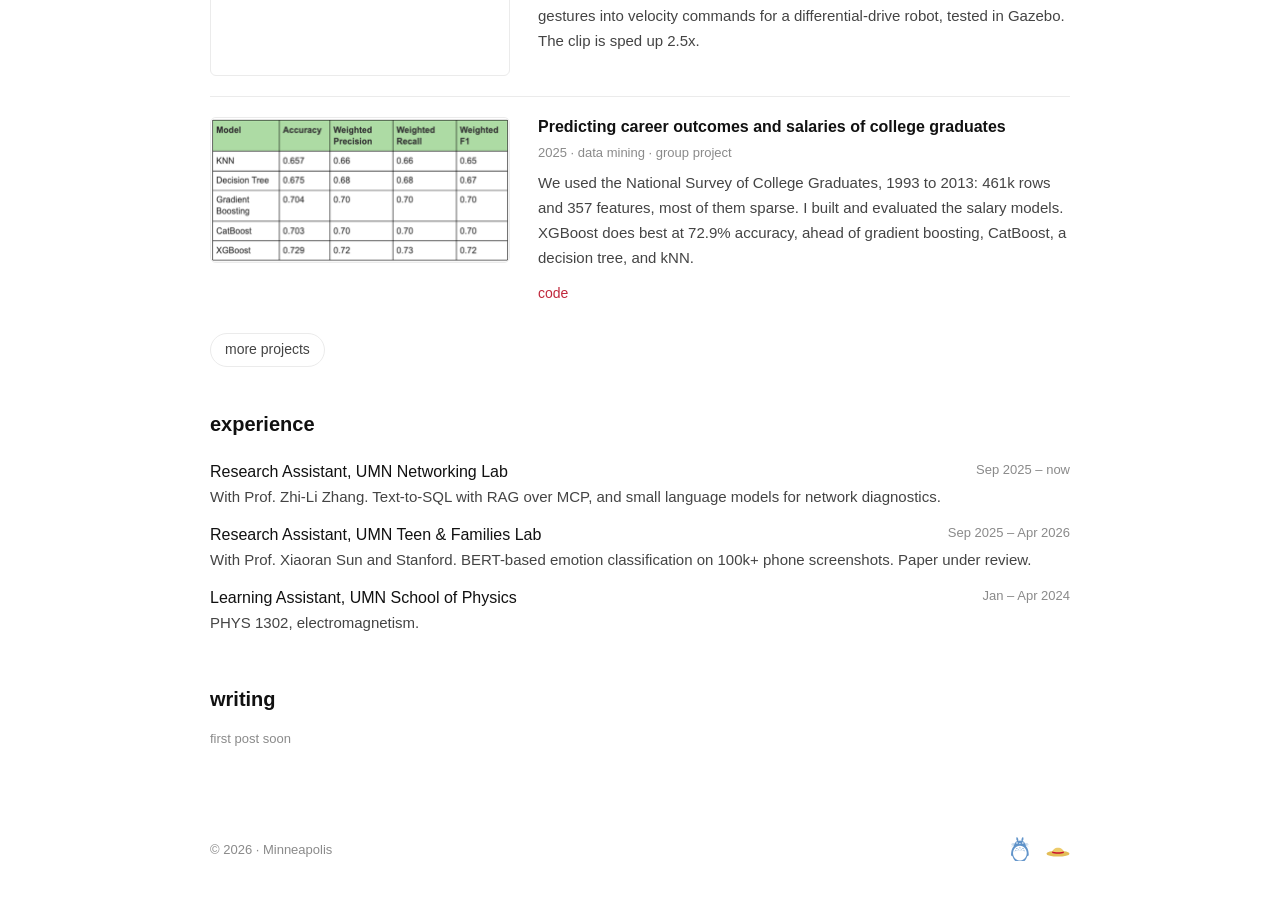
==== commit c9a88c80: "Three more warawara on each screen size Co-Authored-By: Claude Opus 5.5 <noreply@anthropic.com>" ====
--- a/index.html
+++ b/index.html
@@ -15,7 +15,7 @@
       document.documentElement.setAttribute("data-theme", t || (matchMedia("(prefers-color-scheme: dark)").matches ? "dark" : "light"));
     })();
   </script>
-  <link rel="stylesheet" href="assets/style.css?v=5">
+  <link rel="stylesheet" href="assets/style.css?v=6">
 </head>
 <body>
 
@@ -188,7 +188,7 @@
 
 <footer></footer>
 
-<script src="assets/posts.js?v=5"></script>
-<script src="assets/site.js?v=5"></script>
+<script src="assets/posts.js?v=6"></script>
+<script src="assets/site.js?v=6"></script>
 </body>
 </html>
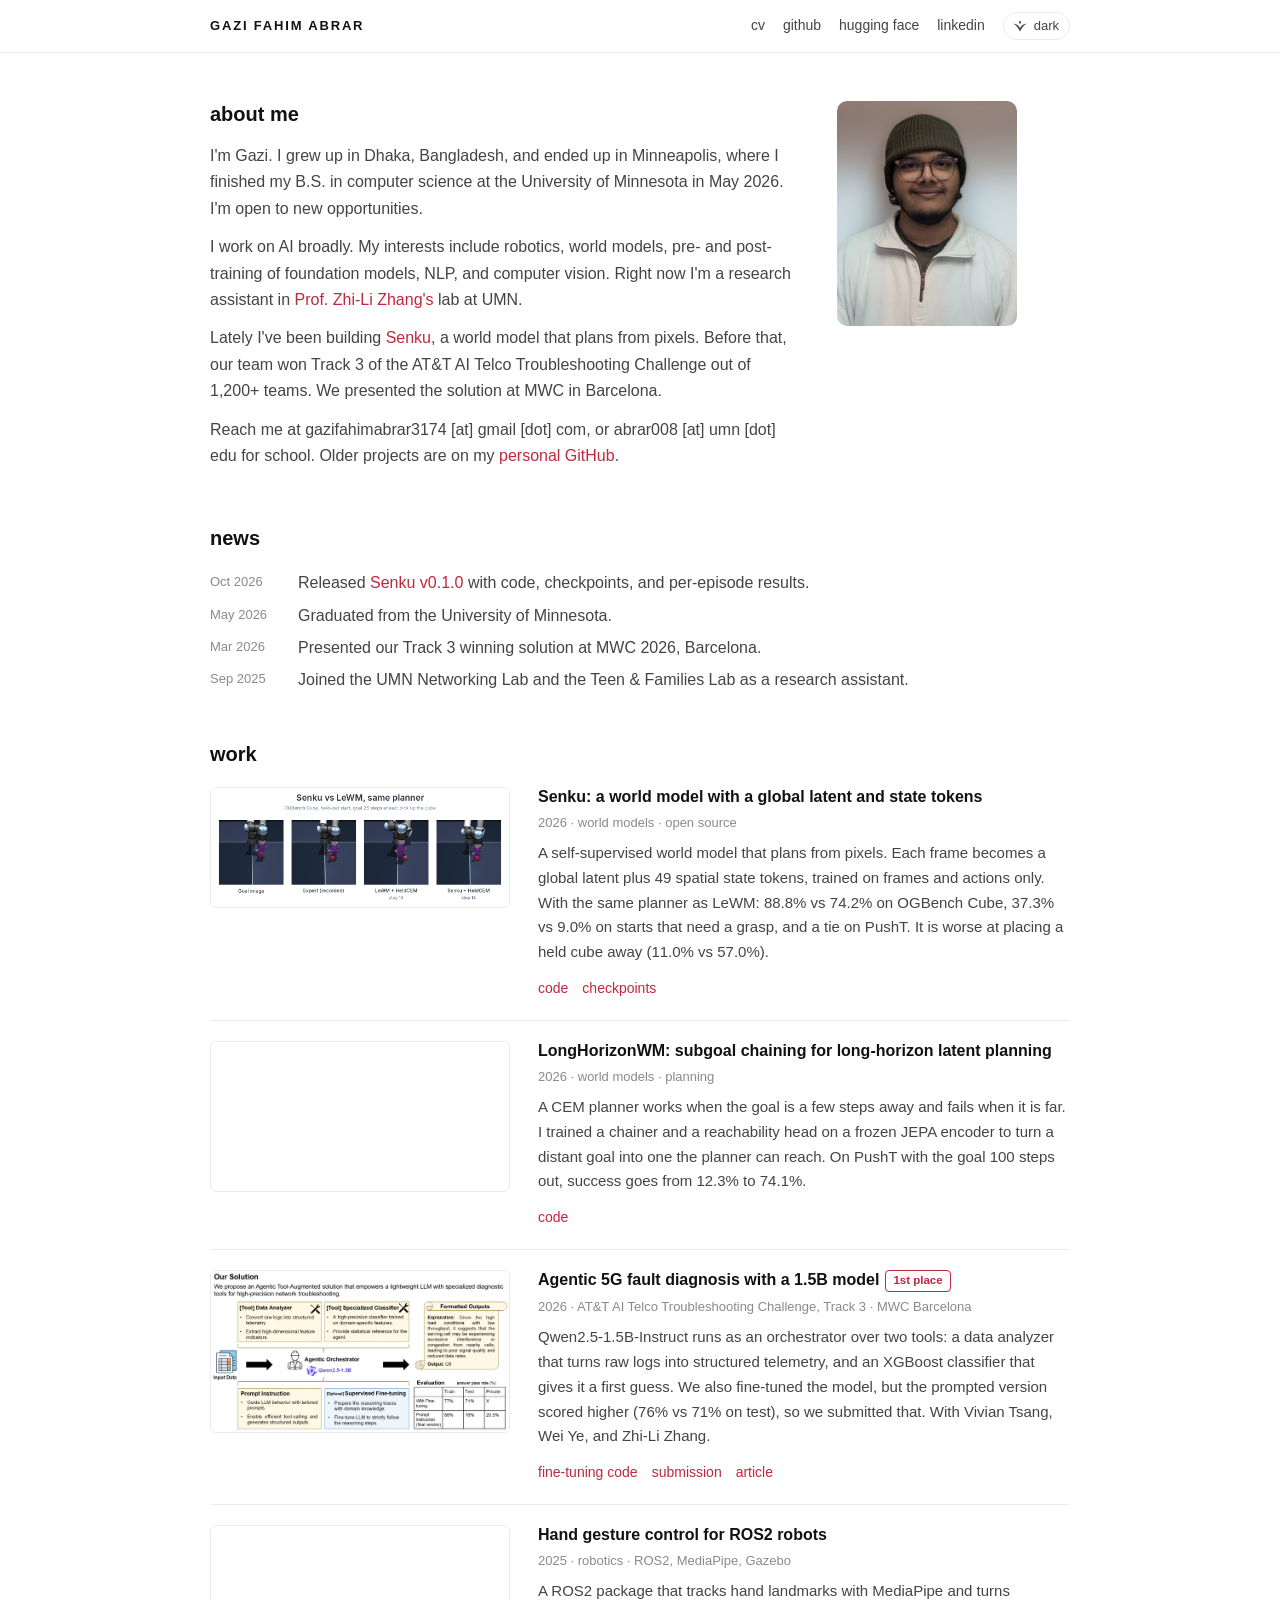
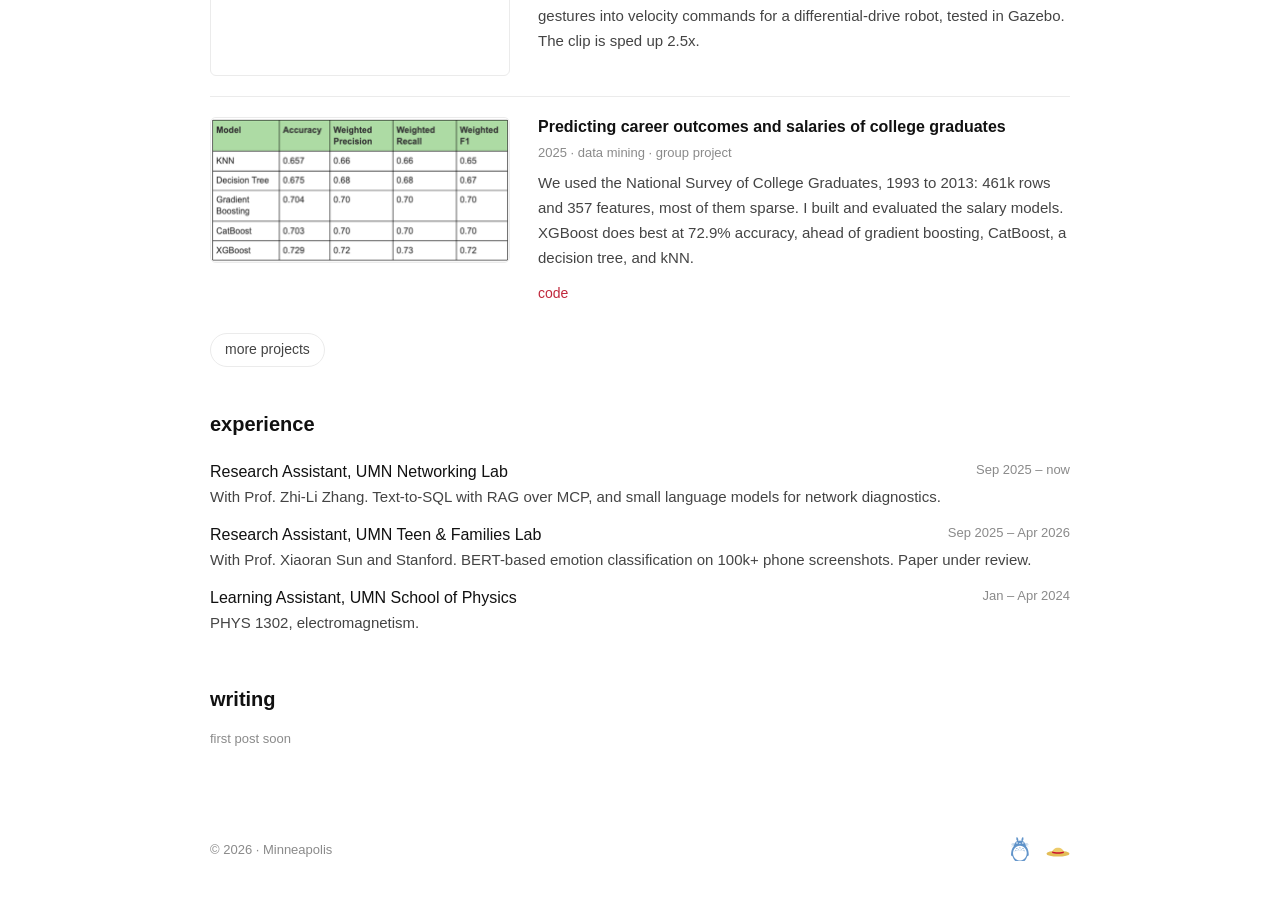
==== commit 3d61164d: "Link the UMN CS news article on the telco project Co-Authored-By: Claude Opus 5.5 <noreply@anthropic" ====
--- a/index.html
+++ b/index.html
@@ -97,7 +97,7 @@
         <h3>Agentic 5G fault diagnosis with a 1.5B model<span class="badge">1st place</span></h3>
         <div class="meta">2026 · AT&amp;T AI Telco Troubleshooting Challenge, Track 3 · MWC Barcelona</div>
         <p>Qwen2.5-1.5B-Instruct runs as an orchestrator over two tools: a data analyzer that turns raw logs into structured telemetry, and an XGBoost classifier that gives it a first guess. We also fine-tuned the model, but the prompted version scored higher (76% vs 71% on test), so we submitted that. With Vivian Tsang, Wei Ye, and Zhi-Li Zhang.</p>
-        <div class="plinks"><a href="https://github.com/gzee3184/AI-Teleco-Finetuned">fine-tuning code</a><a href="https://huggingface.co/abrar008/gopher_submission">submission</a></div>
+        <div class="plinks"><a href="https://github.com/gzee3184/AI-Teleco-Finetuned">fine-tuning code</a><a href="https://huggingface.co/abrar008/gopher_submission">submission</a><a href="https://cse.umn.edu/cs/news/umn-students-earn-first-place-global-ai-telco-troubleshooting-competition">article</a></div>
       </div>
     </article>
 
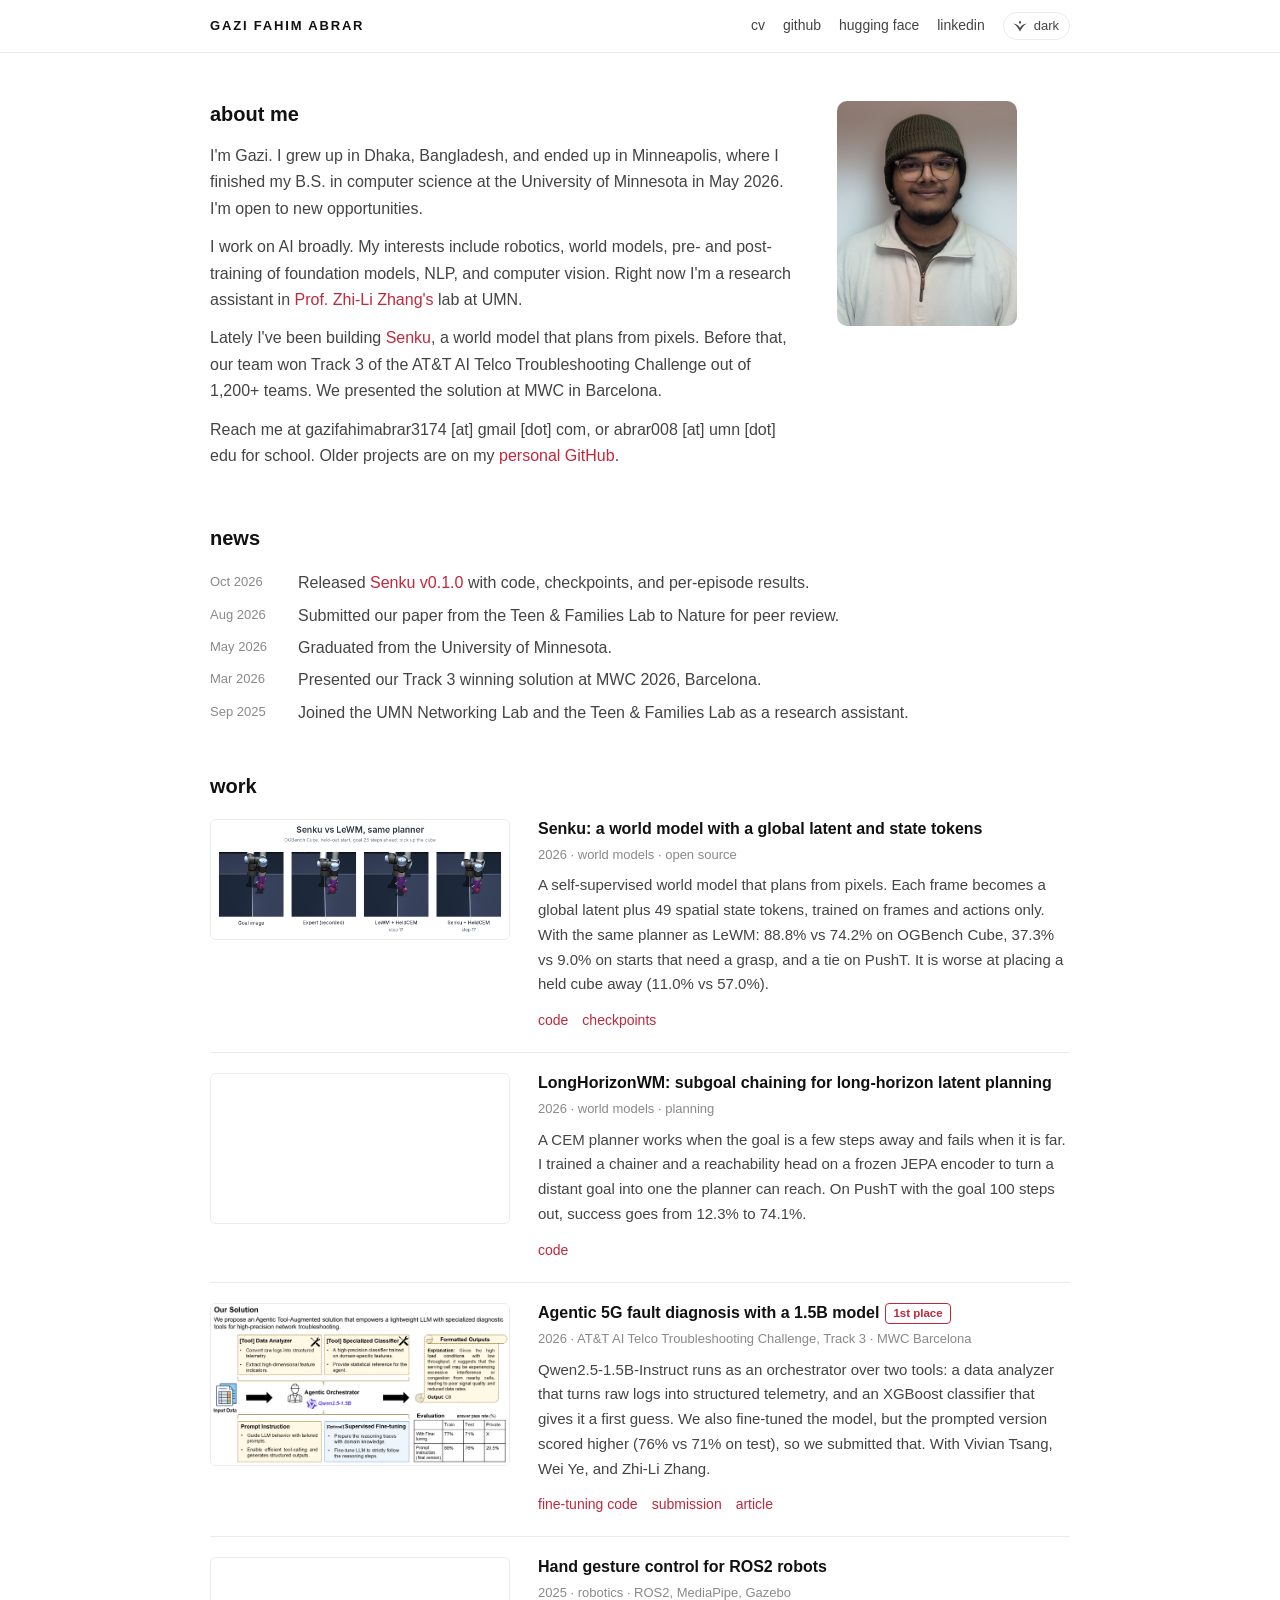
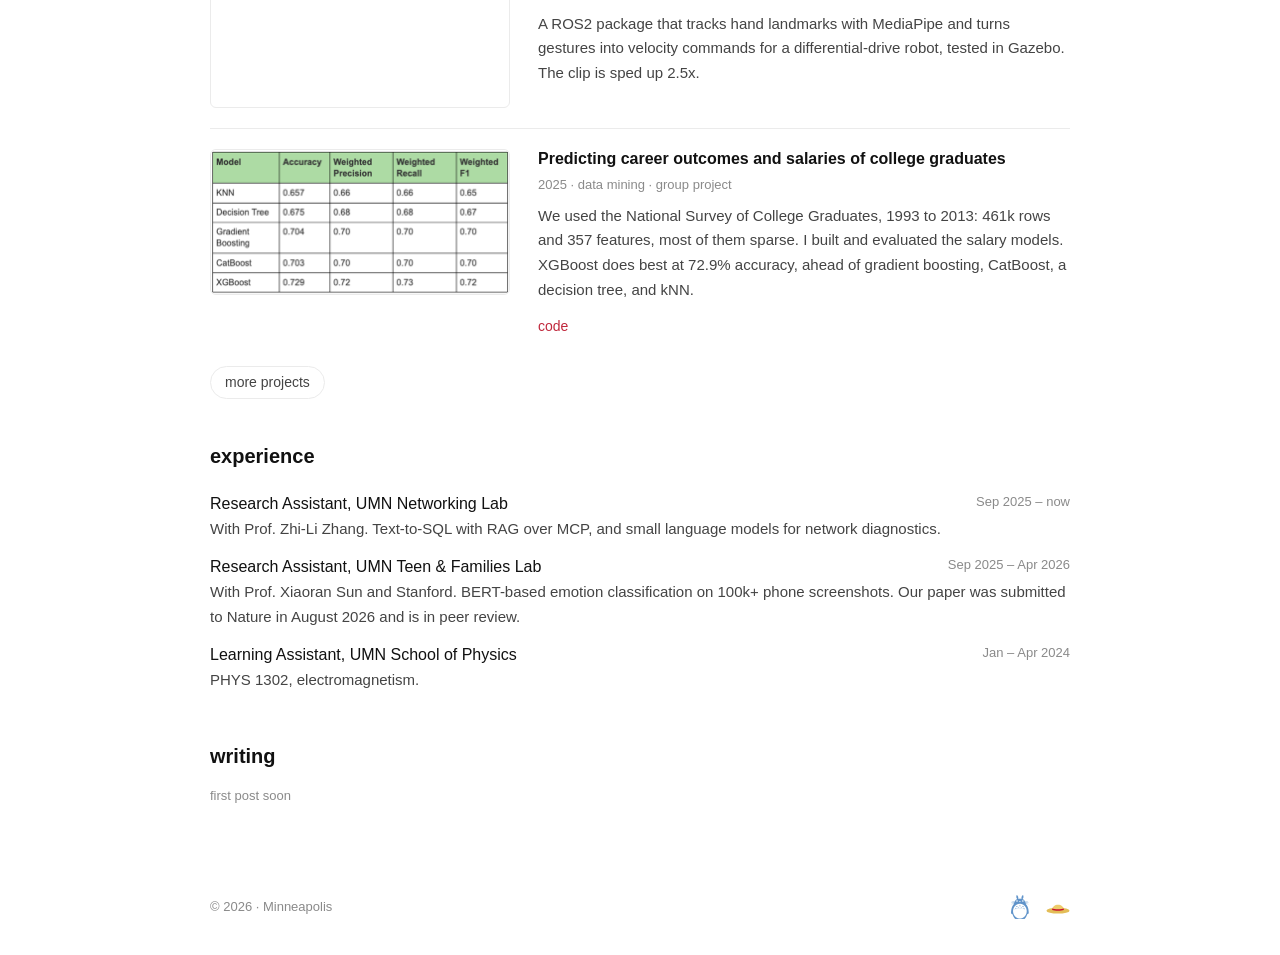
==== commit cd122869: "Note the Teen & Families Lab paper submitted to Nature Co-Authored-By: Claude Opus 5.5 <noreply@anth" ====
--- a/index.html
+++ b/index.html
@@ -54,6 +54,7 @@
     <h2>news</h2>
     <ul class="news">
       <li><span class="meta">Oct 2026</span><span>Released <a href="https://github.com/gzee3184/senku_wm">Senku v0.1.0</a> with code, checkpoints, and per-episode results.</span></li>
+      <li><span class="meta">Aug 2026</span><span>Submitted our paper from the Teen &amp; Families Lab to Nature for peer review.</span></li>
       <li><span class="meta">May 2026</span><span>Graduated from the University of Minnesota.</span></li>
       <li><span class="meta">Mar 2026</span><span>Presented our Track 3 winning solution at MWC 2026, Barcelona.</span></li>
       <li><span class="meta">Sep 2025</span><span>Joined the UMN Networking Lab and the Teen &amp; Families Lab as a research assistant.</span></li>
@@ -170,7 +171,7 @@
       </li>
       <li>
         <div class="row"><span class="role">Research Assistant, UMN Teen &amp; Families Lab</span><span class="meta">Sep 2025 – Apr 2026</span></div>
-        <p class="what">With Prof. Xiaoran Sun and Stanford. BERT-based emotion classification on 100k+ phone screenshots. Paper under review.</p>
+        <p class="what">With Prof. Xiaoran Sun and Stanford. BERT-based emotion classification on 100k+ phone screenshots. Our paper was submitted to Nature in August 2026 and is in peer review.</p>
       </li>
       <li>
         <div class="row"><span class="role">Learning Assistant, UMN School of Physics</span><span class="meta">Jan – Apr 2024</span></div>
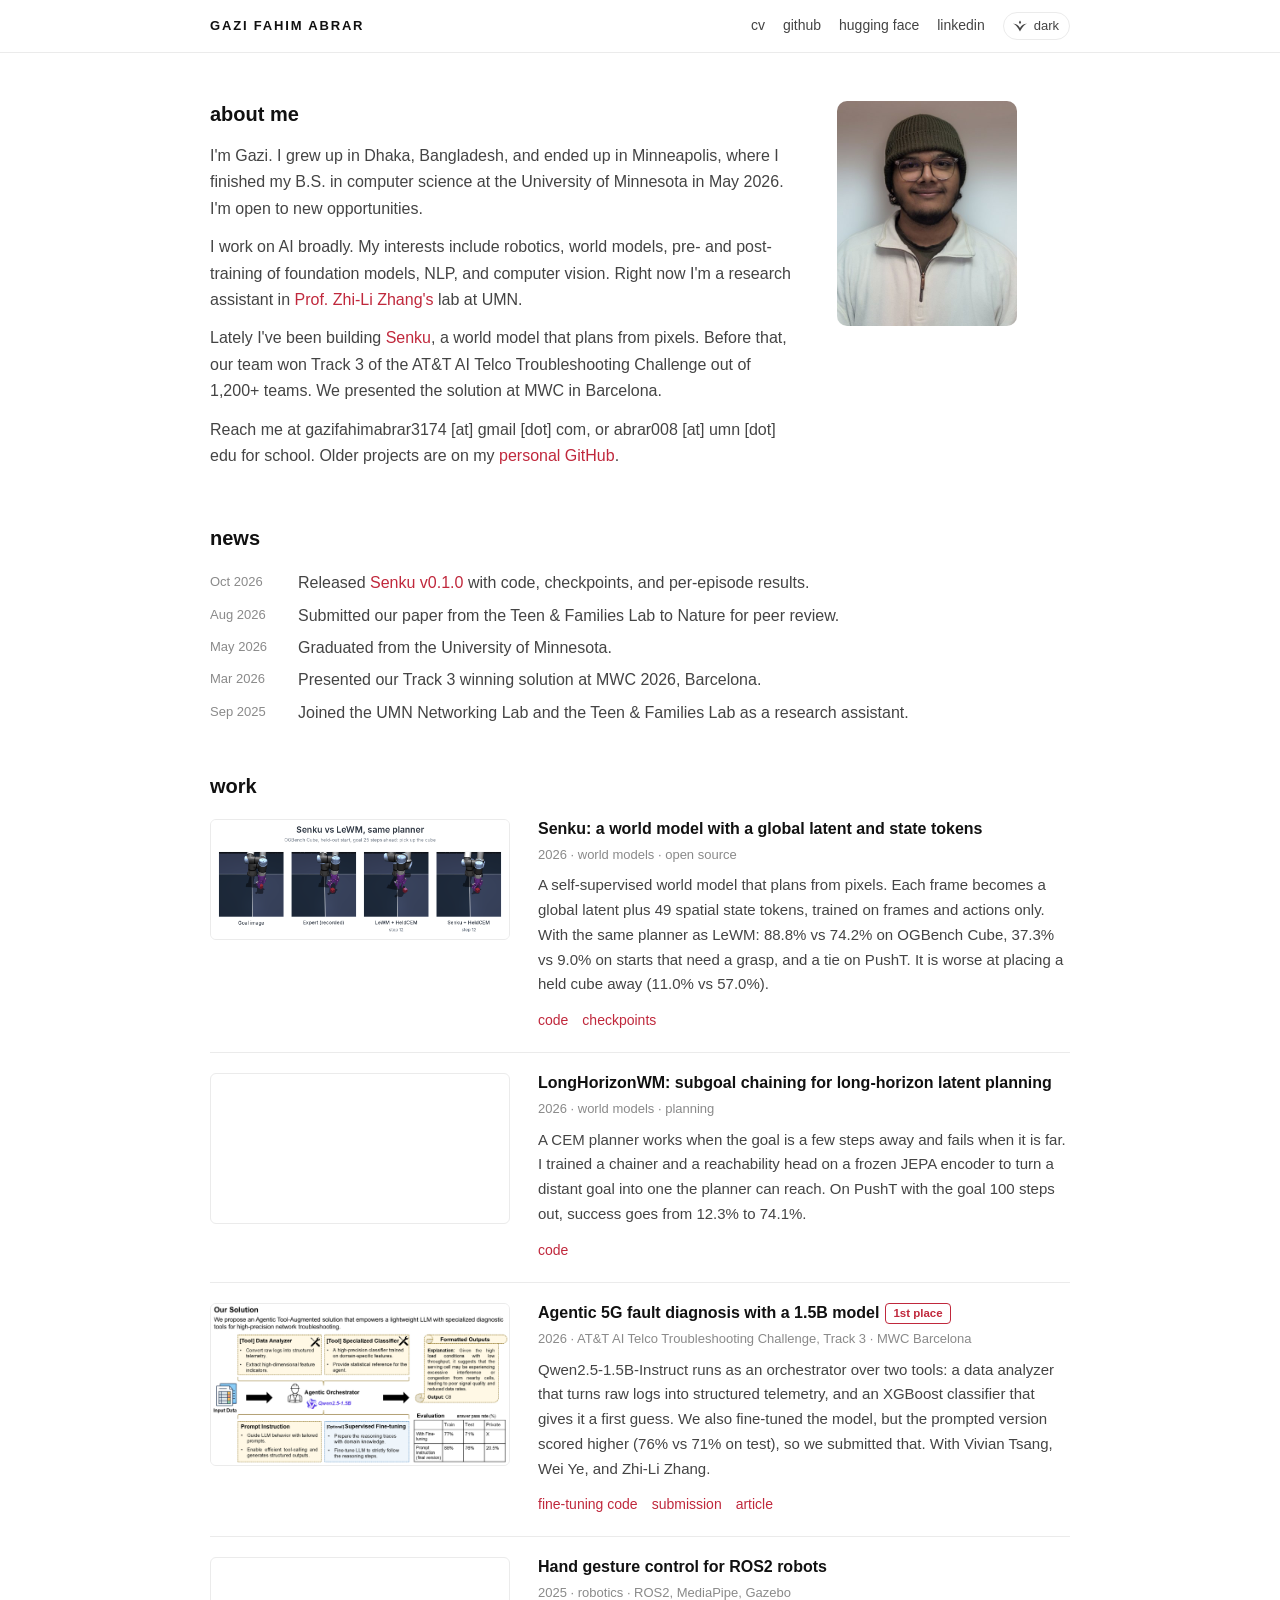
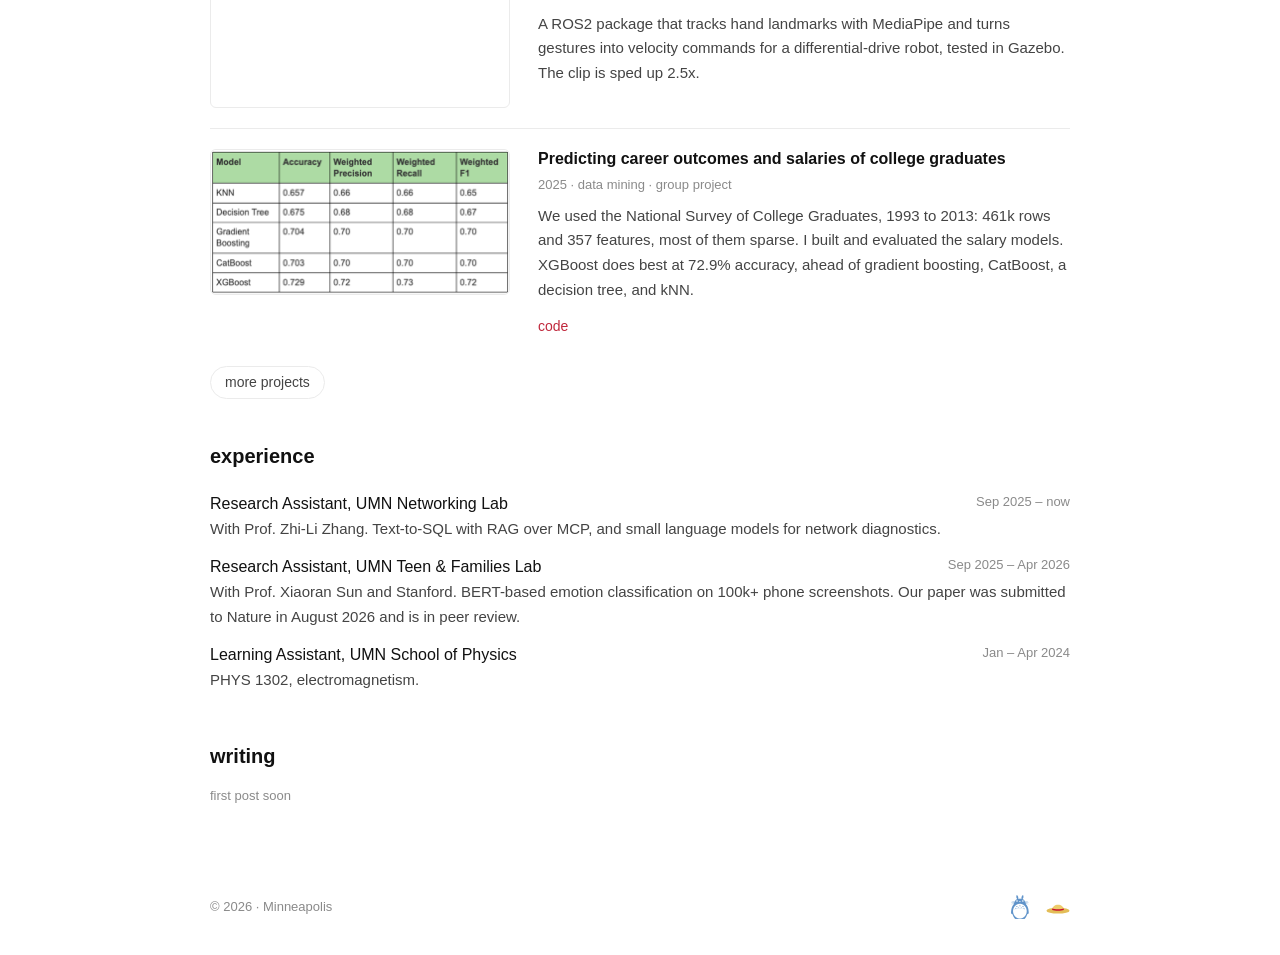
==== commit 6078107a: "Gopher Tunnels: link the org and the Play Store app Co-Authored-By: Claude Opus 5.5 <noreply@anthrop" ====
--- a/index.html
+++ b/index.html
@@ -15,7 +15,7 @@
       document.documentElement.setAttribute("data-theme", t || (matchMedia("(prefers-color-scheme: dark)").matches ? "dark" : "light"));
     })();
   </script>
-  <link rel="stylesheet" href="assets/style.css?v=6">
+  <link rel="stylesheet" href="assets/style.css?v=7">
 </head>
 <body>
 
@@ -133,6 +133,7 @@
         <li>
           <div class="row"><span class="role">Gopher Tunnels</span><span class="meta">2024 – 2025 · Node.js, Neo4j</span></div>
           <p class="what">Backend for a campus app that routes people through UMN's underground tunnels with Dijkstra's and A*. Shipped on the App Store and Google Play with the App Developers' Club.</p>
+          <div class="plinks"><a href="https://github.com/gopher-tunnels">code</a><a href="https://play.google.com/store/apps/details?id=com.adcumn.gophertunnels">app</a></div>
         </li>
         <li>
           <div class="row"><span class="role">Multiplayer trivia server on AWS</span><span class="meta">2025 · Python, EC2</span></div>
@@ -189,7 +190,7 @@
 
 <footer></footer>
 
-<script src="assets/posts.js?v=6"></script>
-<script src="assets/site.js?v=6"></script>
+<script src="assets/posts.js?v=7"></script>
+<script src="assets/site.js?v=7"></script>
 </body>
 </html>
--- a/assets/style.css
+++ b/assets/style.css
@@ -193,6 +193,7 @@
 .small-projects .row { display: flex; justify-content: space-between; gap: 12px; flex-wrap: wrap; }
 .small-projects .role { color: var(--ink); font-weight: 500; }
 .small-projects .what { font-size: 15px; margin: 0; }
+.small-projects .plinks { margin-top: 2px; }
 .more[open] .small-projects { animation: unfold .4s ease-out; }
 @keyframes unfold { from { opacity: 0; transform: translateY(-4px); } }
 
